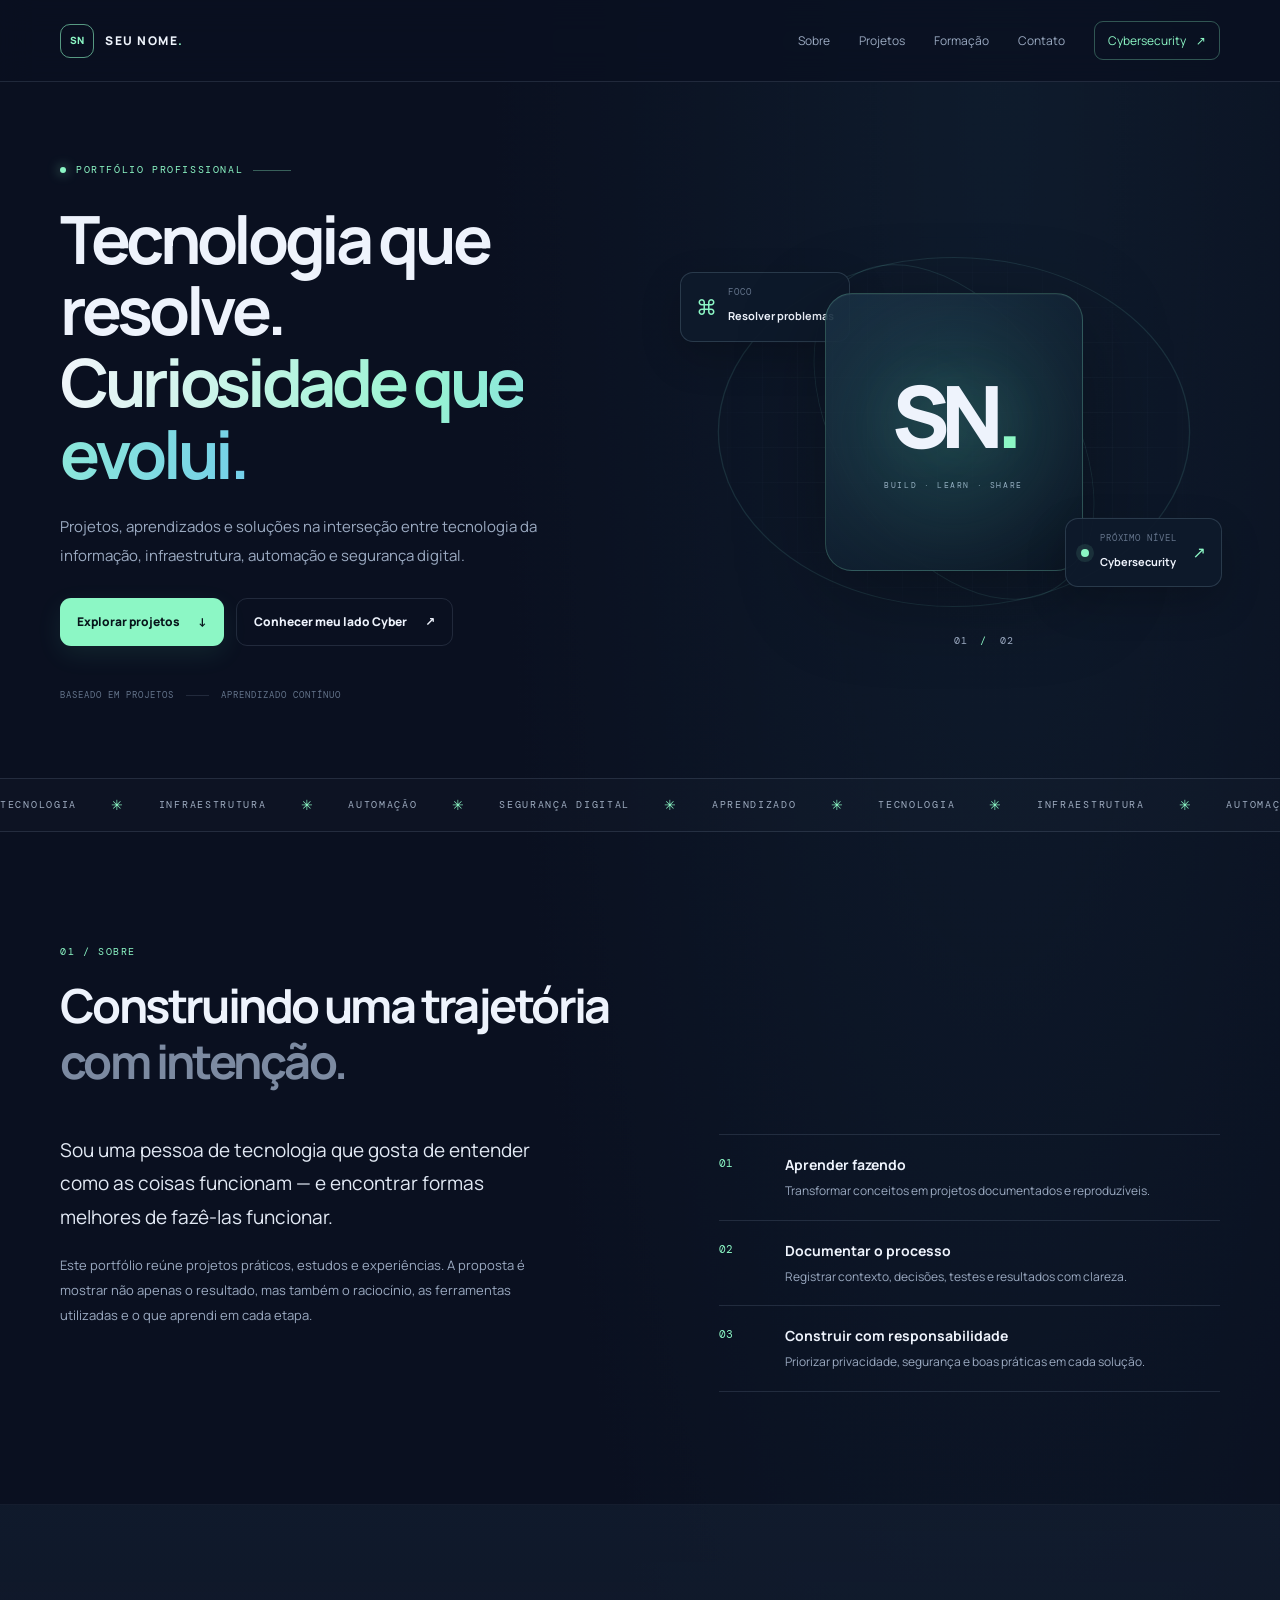
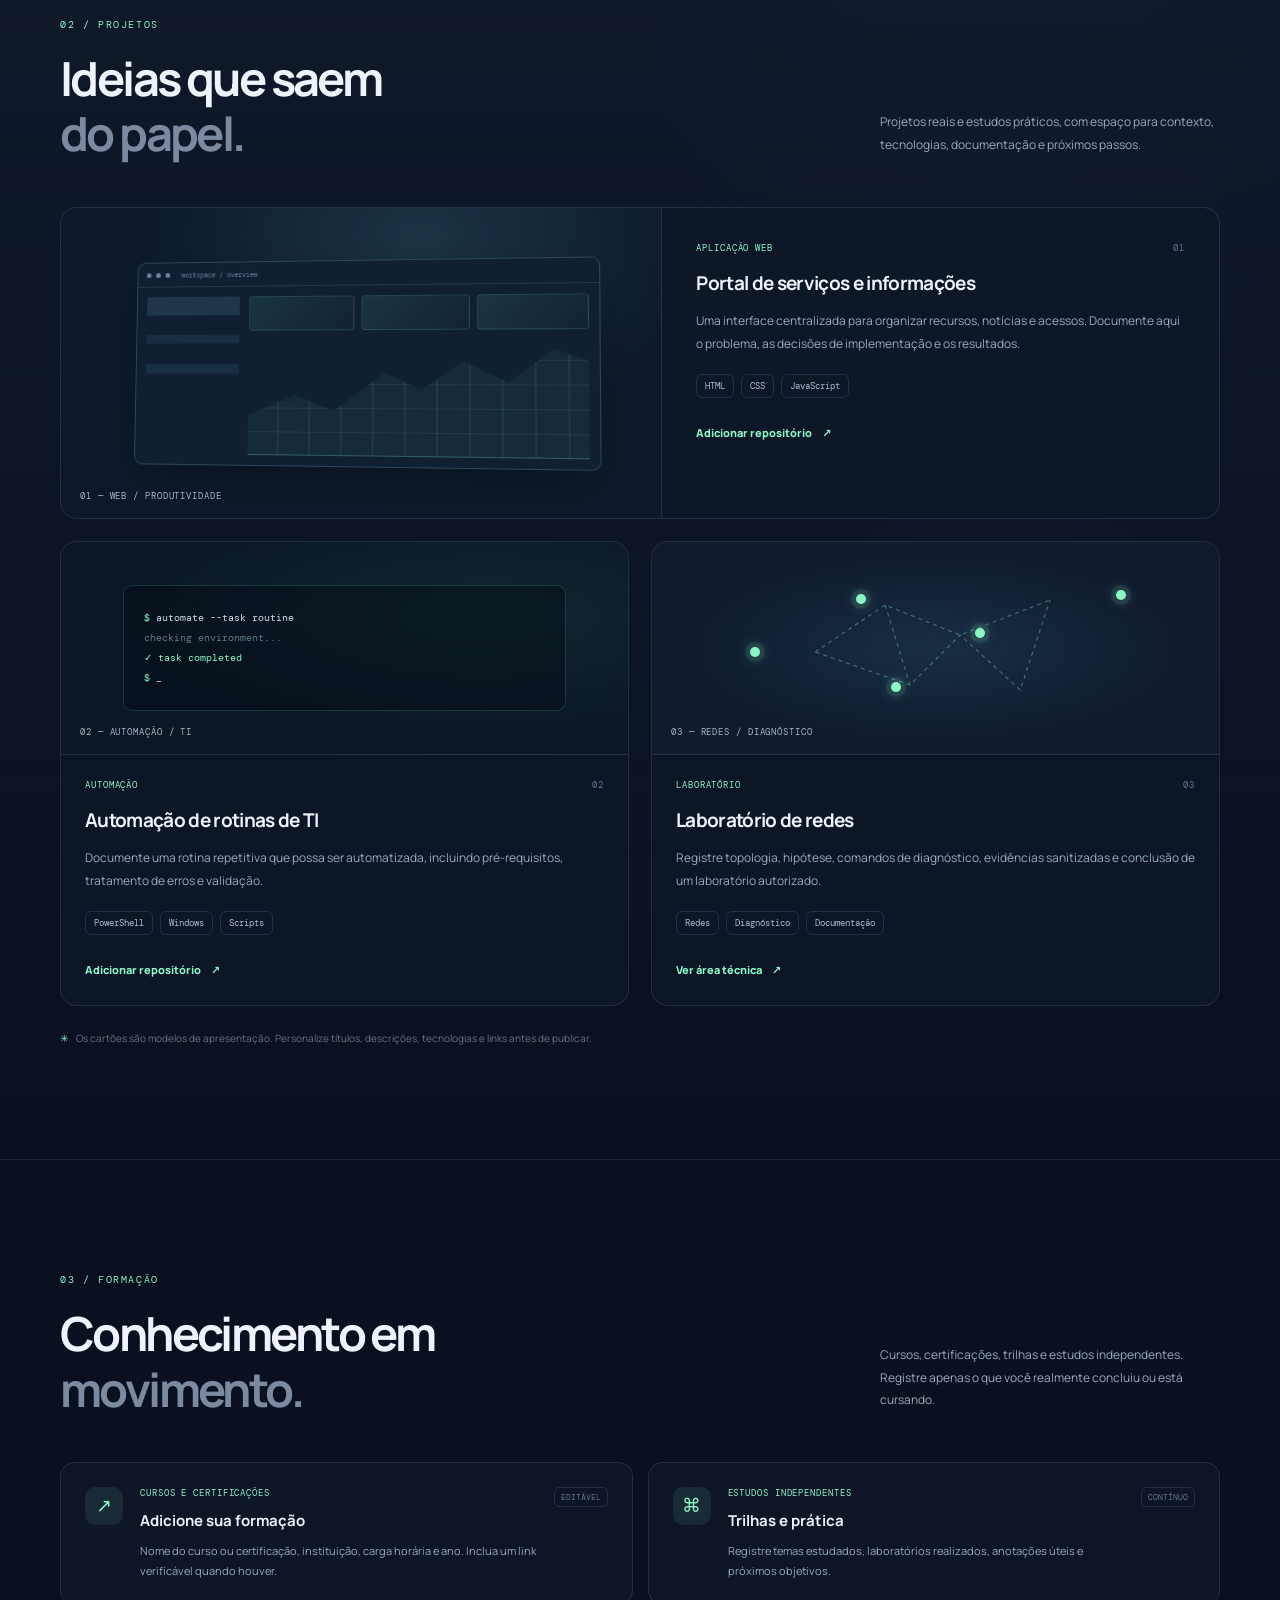
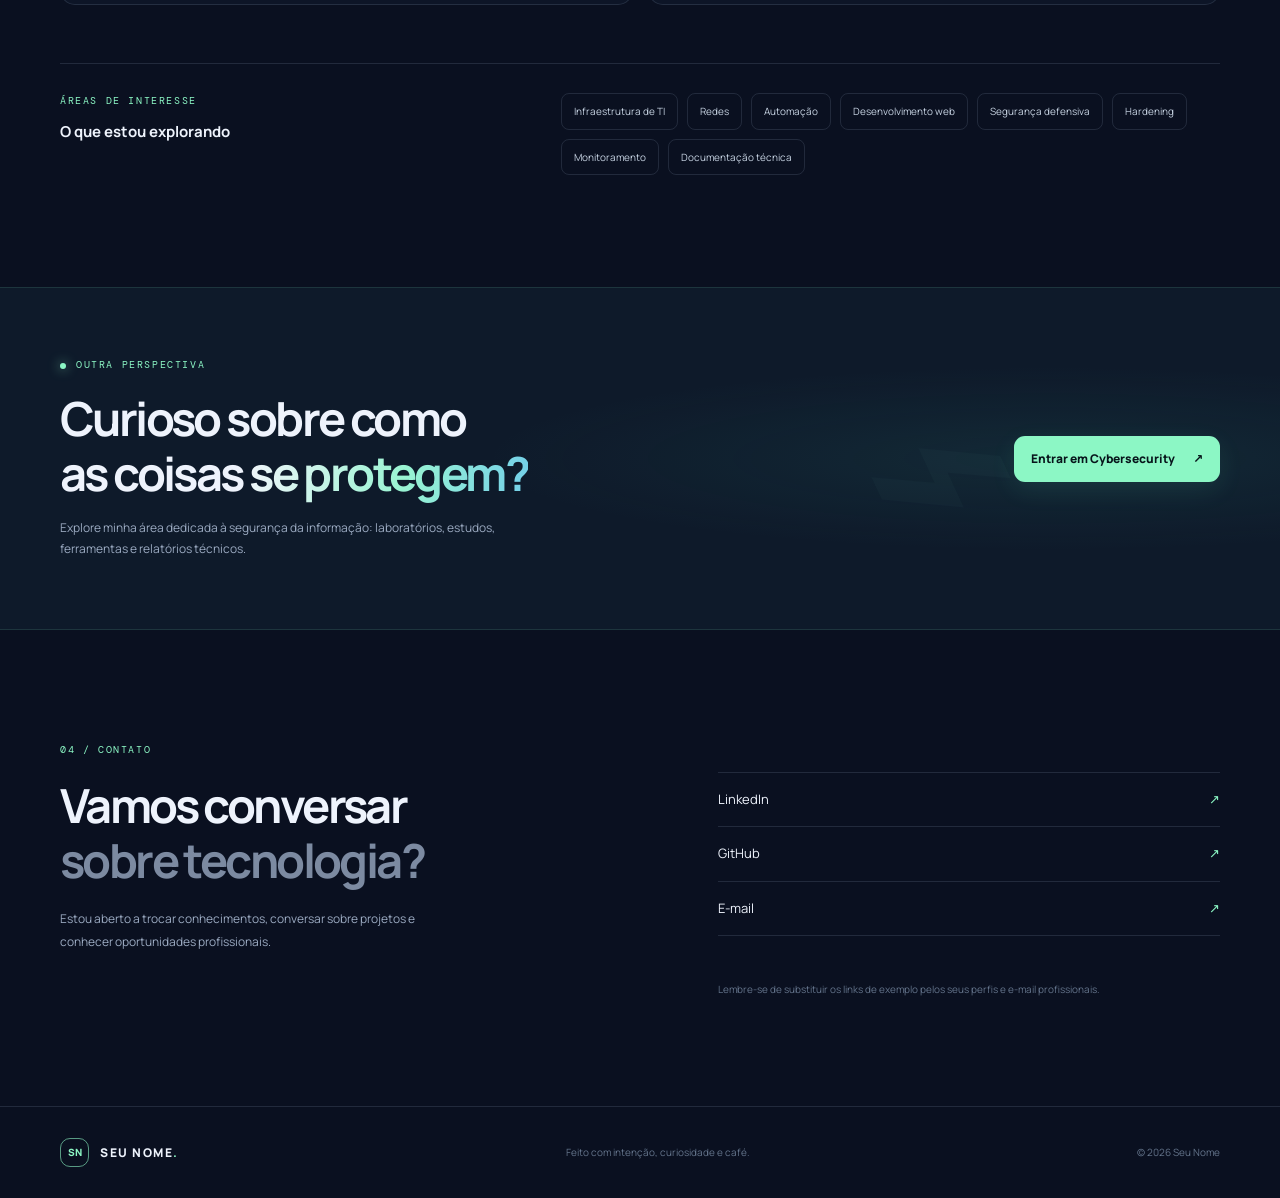
==== index.html @ e8d502a1 "primeira versão do portifolio" ====
<!doctype html>
<html lang="pt-BR">
<head>
  <meta charset="utf-8">
  <meta name="viewport" content="width=device-width, initial-scale=1">
  <meta name="theme-color" content="#0a1020">
  <meta name="description" content="Portfólio profissional: projetos, competências, formação e tecnologia.">
  <title>Seu Nome | Portfólio</title>
  <link rel="stylesheet" href="./assets/css/style.css">
  <script src="./assets/js/app.js" defer></script>
</head>
<body>
  <a class="skip-link" href="#conteudo">Pular para o conteúdo</a>
  <header class="site-header">
    <a class="brand" href="./" aria-label="Página inicial">
      <span class="brand-mark">SN</span><span>SEU NOME<span class="brand-dot">.</span></span>
    </a>
    <button class="menu-toggle" type="button" aria-expanded="false" aria-controls="main-nav" aria-label="Abrir menu"><span></span><span></span></button>
    <nav class="main-nav" id="main-nav" aria-label="Navegação principal">
      <a href="#sobre">Sobre</a><a href="#projetos">Projetos</a><a href="#formacao">Formação</a><a href="#contato">Contato</a>
      <a class="nav-cyber" href="./cybersecurity/">Cybersecurity <span aria-hidden="true">↗</span></a>
    </nav>
  </header>

  <main id="conteudo">
    <section class="hero section-wrap">
      <div class="hero-copy reveal">
        <p class="eyebrow"><span class="status-dot"></span> PORTFÓLIO PROFISSIONAL <span class="eyebrow-line"></span></p>
        <h1>Tecnologia que resolve.<br><span class="gradient-text">Curiosidade que evolui.</span></h1>
        <p class="hero-lead">Projetos, aprendizados e soluções na interseção entre tecnologia da informação, infraestrutura, automação e segurança digital.</p>
        <div class="hero-actions">
          <a class="button button-primary" href="#projetos">Explorar projetos <span aria-hidden="true">↓</span></a>
          <a class="button button-quiet" href="./cybersecurity/">Conhecer meu lado Cyber <span aria-hidden="true">↗</span></a>
        </div>
        <div class="hero-meta"><span>BASEADO EM PROJETOS</span><span class="meta-separator"></span><span>APRENDIZADO CONTÍNUO</span></div>
      </div>
      <div class="hero-visual reveal" aria-label="Painel visual de tecnologia">
        <div class="orbit orbit-one"></div><div class="orbit orbit-two"></div>
        <div class="visual-grid"></div>
        <div class="float-card float-card-top"><span class="mini-icon">⌘</span><div><small>FOCO</small><strong>Resolver problemas</strong></div></div>
        <div class="monogram-card"><div class="monogram-glow"></div><span class="monogram">SN<span>.</span></span><span class="monogram-caption">BUILD · LEARN · SHARE</span></div>
        <div class="float-card float-card-bottom"><span class="pulse-icon"></span><div><small>PRÓXIMO NÍVEL</small><strong>Cybersecurity</strong></div><span class="card-arrow">↗</span></div>
        <div class="visual-index">01 <span>/</span> 02</div>
      </div>
    </section>

    <section class="ticker" aria-label="Áreas de interesse"><div class="ticker-track"><span>TECNOLOGIA</span><i>✳</i><span>INFRAESTRUTURA</span><i>✳</i><span>AUTOMAÇÃO</span><i>✳</i><span>SEGURANÇA DIGITAL</span><i>✳</i><span>APRENDIZADO</span><i>✳</i><span>TECNOLOGIA</span><i>✳</i><span>INFRAESTRUTURA</span><i>✳</i><span>AUTOMAÇÃO</span><i>✳</i><span>SEGURANÇA DIGITAL</span><i>✳</i></div></section>

    <section class="content-section section-wrap" id="sobre">
      <div class="section-heading reveal"><p class="eyebrow">01 / SOBRE</p><h2>Construindo uma trajetória<br><span class="muted-heading">com intenção.</span></h2></div>
      <div class="about-grid">
        <div class="about-intro reveal"><p class="large-copy">Sou uma pessoa de tecnologia que gosta de entender como as coisas funcionam — e encontrar formas melhores de fazê-las funcionar.</p><p>Este portfólio reúne projetos práticos, estudos e experiências. A proposta é mostrar não apenas o resultado, mas também o raciocínio, as ferramentas utilizadas e o que aprendi em cada etapa.</p></div>
        <div class="principles reveal"><article><span class="principle-number">01</span><div><h3>Aprender fazendo</h3><p>Transformar conceitos em projetos documentados e reproduzíveis.</p></div></article><article><span class="principle-number">02</span><div><h3>Documentar o processo</h3><p>Registrar contexto, decisões, testes e resultados com clareza.</p></div></article><article><span class="principle-number">03</span><div><h3>Construir com responsabilidade</h3><p>Priorizar privacidade, segurança e boas práticas em cada solução.</p></div></article></div>
      </div>
    </section>

    <section class="content-section projects-section" id="projetos">
      <div class="section-wrap">
        <div class="section-heading heading-row reveal"><div><p class="eyebrow">02 / PROJETOS</p><h2>Ideias que saem<br><span class="muted-heading">do papel.</span></h2></div><p class="section-note">Projetos reais e estudos práticos, com espaço para contexto, tecnologias, documentação e próximos passos.</p></div>
        <div class="project-grid">
          <!-- PERSONALIZE: substitua os projetos demonstrativos pelos seus projetos reais. -->
          <article class="project-card project-card-featured reveal"><div class="project-art art-portal"><div class="art-window"><div class="window-bar"><i></i><i></i><i></i><span>workspace / overview</span></div><div class="art-content"><div class="art-sidebar"></div><div class="art-panels"><b></b><b></b><b></b><div class="art-chart"></div></div></div></div><span class="art-label">01 — WEB / PRODUTIVIDADE</span></div><div class="project-info"><div class="project-topline"><span class="project-type">APLICAÇÃO WEB</span><span class="project-num">01</span></div><h3>Portal de serviços e informações</h3><p>Uma interface centralizada para organizar recursos, notícias e acessos. Documente aqui o problema, as decisões de implementação e os resultados.</p><div class="tag-list"><span>HTML</span><span>CSS</span><span>JavaScript</span></div><a class="text-link" href="https://github.com/seu-usuario" target="_blank" rel="noreferrer">Adicionar repositório <span>↗</span></a></div></article>
          <article class="project-card reveal"><div class="project-art art-terminal"><div class="terminal-lines"><p><span>$</span> automate --task routine</p><p class="terminal-muted">checking environment...</p><p class="terminal-success">✓ task completed</p><p><span>$</span> _</p></div><span class="art-label">02 — AUTOMAÇÃO / TI</span></div><div class="project-info"><div class="project-topline"><span class="project-type">AUTOMAÇÃO</span><span class="project-num">02</span></div><h3>Automação de rotinas de TI</h3><p>Documente uma rotina repetitiva que possa ser automatizada, incluindo pré-requisitos, tratamento de erros e validação.</p><div class="tag-list"><span>PowerShell</span><span>Windows</span><span>Scripts</span></div><a class="text-link" href="https://github.com/seu-usuario" target="_blank" rel="noreferrer">Adicionar repositório <span>↗</span></a></div></article>
          <article class="project-card reveal"><div class="project-art art-network"><div class="network-map"><span class="node node-a"></span><span class="node node-b"></span><span class="node node-c"></span><span class="node node-d"></span><span class="node node-e"></span><svg viewBox="0 0 300 135" aria-hidden="true"><path d="M30 72 L100 25 L175 55 L265 20 M100 25 L125 105 L175 55 L235 110 L265 20 M125 105 L30 72" /></svg></div><span class="art-label">03 — REDES / DIAGNÓSTICO</span></div><div class="project-info"><div class="project-topline"><span class="project-type">LABORATÓRIO</span><span class="project-num">03</span></div><h3>Laboratório de redes</h3><p>Registre topologia, hipótese, comandos de diagnóstico, evidências sanitizadas e conclusão de um laboratório autorizado.</p><div class="tag-list"><span>Redes</span><span>Diagnóstico</span><span>Documentação</span></div><a class="text-link" href="./cybersecurity/">Ver área técnica <span>↗</span></a></div></article>
        </div>
        <p class="section-footnote"><span class="footnote-star">✳</span> Os cartões são modelos de apresentação. Personalize títulos, descrições, tecnologias e links antes de publicar.</p>
      </div>
    </section>

    <section class="content-section section-wrap" id="formacao">
      <div class="section-heading heading-row reveal"><div><p class="eyebrow">03 / FORMAÇÃO</p><h2>Conhecimento em<br><span class="muted-heading">movimento.</span></h2></div><p class="section-note">Cursos, certificações, trilhas e estudos independentes. Registre apenas o que você realmente concluiu ou está cursando.</p></div>
      <div class="learning-layout">
        <div class="learning-card reveal"><div class="learning-icon">↗</div><div><p class="item-kicker">CURSOS E CERTIFICAÇÕES</p><h3>Adicione sua formação</h3><p>Nome do curso ou certificação, instituição, carga horária e ano. Inclua um link verificável quando houver.</p></div><span class="item-status">EDITÁVEL</span></div>
        <div class="learning-card reveal"><div class="learning-icon">⌘</div><div><p class="item-kicker">ESTUDOS INDEPENDENTES</p><h3>Trilhas e prática</h3><p>Registre temas estudados, laboratórios realizados, anotações úteis e próximos objetivos.</p></div><span class="item-status">CONTÍNUO</span></div>
      </div>
      <div class="skills-block reveal"><div><p class="eyebrow">ÁREAS DE INTERESSE</p><h3>O que estou explorando</h3></div><div class="skill-cloud"><span>Infraestrutura de TI</span><span>Redes</span><span>Automação</span><span>Desenvolvimento web</span><span>Segurança defensiva</span><span>Hardening</span><span>Monitoramento</span><span>Documentação técnica</span></div></div>
    </section>

    <section class="cyber-bridge"><div class="section-wrap bridge-inner reveal"><div><p class="eyebrow"><span class="status-dot"></span> OUTRA PERSPECTIVA</p><h2>Curioso sobre como<br>as coisas <span class="gradient-text">se protegem?</span></h2><p>Explore minha área dedicada à segurança da informação: laboratórios, estudos, ferramentas e relatórios técnicos.</p></div><a class="button button-primary" href="./cybersecurity/">Entrar em Cybersecurity <span aria-hidden="true">↗</span></a><div class="bridge-orbit" aria-hidden="true">⌁</div></div></section>

    <section class="content-section section-wrap contact-section" id="contato">
      <div class="contact-copy reveal"><p class="eyebrow">04 / CONTATO</p><h2>Vamos conversar<br><span class="muted-heading">sobre tecnologia?</span></h2><p>Estou aberto a trocar conhecimentos, conversar sobre projetos e conhecer oportunidades profissionais.</p></div>
      <div class="contact-links reveal"><a href="https://www.linkedin.com/in/seu-usuario/" target="_blank" rel="noreferrer"><span>LinkedIn</span><span>↗</span></a><a href="https://github.com/seu-usuario" target="_blank" rel="noreferrer"><span>GitHub</span><span>↗</span></a><a href="mailto:seu.email@exemplo.com"><span>E-mail</span><span>↗</span></a></div>
      <p class="contact-edit-note">Lembre-se de substituir os links de exemplo pelos seus perfis e e-mail profissionais.</p>
    </section>
  </main>

  <footer class="site-footer"><a class="brand footer-brand" href="./"><span class="brand-mark">SN</span><span>SEU NOME<span class="brand-dot">.</span></span></a><p>Feito com intenção, curiosidade e café.</p><span>© <span id="current-year"></span> Seu Nome</span></footer>
</body>
</html>
---- assets/css/style.css ----
@import url('https://fonts.googleapis.com/css2?family=DM+Mono:wght@400;500&family=Manrope:wght@400;500;600;700;800&display=swap');
:root{--bg:#0a1020;--surface:#101a2e;--surface-2:#121f35;--text:#eef3fc;--muted:#9baac1;--faint:#64748b;--line:rgba(173,194,224,.14);--accent:#8cf7c5;--accent-2:#65d9e8;--radius:22px;--max:1160px;font-family:Manrope,Inter,system-ui,-apple-system,BlinkMacSystemFont,"Segoe UI",sans-serif;color:var(--text);background:var(--bg);font-synthesis:none;text-rendering:optimizeLegibility;scroll-behavior:smooth}
*{box-sizing:border-box}body{margin:0;background:radial-gradient(ellipse at 78% 2%,rgba(35,79,101,.18),transparent 36%),var(--bg);color:var(--text);line-height:1.65}a{color:inherit;text-decoration:none}button,a{-webkit-tap-highlight-color:transparent}a:focus-visible,button:focus-visible{outline:2px solid var(--accent);outline-offset:4px}.skip-link{position:absolute;top:-60px;left:16px;z-index:100;background:var(--accent);color:#07121c;padding:8px 12px;border-radius:8px}.skip-link:focus{top:12px}.section-wrap{width:min(var(--max),calc(100% - 48px));margin-inline:auto}.site-header{height:82px;padding:0 max(24px,calc((100vw - var(--max))/2));display:flex;align-items:center;justify-content:space-between;border-bottom:1px solid var(--line);background:rgba(10,16,32,.78);backdrop-filter:blur(16px);position:sticky;top:0;z-index:20}.brand{display:inline-flex;align-items:center;gap:11px;font-size:12px;letter-spacing:.13em;font-weight:800}.brand-mark{display:grid;place-items:center;width:34px;height:34px;border:1px solid rgba(140,247,197,.6);border-radius:10px;color:var(--accent);font-size:10px;letter-spacing:0}.brand-dot{color:var(--accent)}.main-nav{display:flex;align-items:center;gap:29px;font-size:12px;color:var(--muted)}.main-nav>a{transition:color .2s}.main-nav>a:hover{color:var(--text)}.main-nav .nav-cyber{color:var(--accent);border:1px solid rgba(140,247,197,.3);padding:9px 13px;border-radius:9px}.nav-cyber span{margin-left:8px}.menu-toggle{display:none;background:none;border:0;color:var(--text)}
.hero{min-height:625px;padding-top:80px;padding-bottom:75px;display:grid;grid-template-columns:1.05fr .95fr;align-items:center;gap:38px}.eyebrow{font-family:"DM Mono",monospace;font-size:10px;letter-spacing:.16em;color:var(--accent);margin:0 0 24px;display:flex;align-items:center;gap:10px}.status-dot{width:6px;height:6px;background:var(--accent);border-radius:50%;box-shadow:0 0 12px rgba(140,247,197,.75)}.eyebrow-line{height:1px;width:38px;background:rgba(140,247,197,.35)}h1,h2,h3,p{margin-top:0}h1{font-size:clamp(43px,5.2vw,68px);line-height:1.08;letter-spacing:-.065em;margin-bottom:23px;font-weight:700} .gradient-text{background:linear-gradient(100deg,#f2f5fb 0%,#99f4d2 55%,#73cfe9 100%);background-clip:text;-webkit-background-clip:text;color:transparent}.hero-lead{max-width:490px;color:var(--muted);font-size:15px;line-height:1.9;margin-bottom:28px}.hero-actions{display:flex;gap:12px;flex-wrap:wrap}.button{display:inline-flex;align-items:center;justify-content:center;gap:18px;padding:13px 17px;border-radius:11px;font-size:12px;font-weight:800;transition:transform .2s,background .2s,border-color .2s}.button:hover{transform:translateY(-2px)}.button-primary{background:var(--accent);color:#07151b;box-shadow:0 8px 26px rgba(104,240,189,.09)}.button-primary:hover{background:#a7ffda}.button-quiet{border:1px solid var(--line);color:var(--text)}.button-quiet:hover{border-color:rgba(140,247,197,.45)}.hero-meta{display:flex;align-items:center;gap:12px;margin-top:42px;font-family:"DM Mono",monospace;font-size:9px;letter-spacing:.11em;color:var(--faint)}.meta-separator{height:1px;width:23px;background:var(--line)}.hero-visual{position:relative;min-height:430px;display:grid;place-items:center;isolation:isolate}.visual-grid{position:absolute;inset:20px 5px;background-image:linear-gradient(rgba(165,192,223,.07) 1px,transparent 1px),linear-gradient(90deg,rgba(165,192,223,.07) 1px,transparent 1px);background-size:35px 35px;mask-image:radial-gradient(ellipse at center,black 10%,transparent 73%);z-index:-2}.orbit{position:absolute;width:350px;height:350px;border:1px solid rgba(125,230,211,.12);border-radius:50%;z-index:-1}.orbit-one{transform:scaleX(1.35) rotate(-28deg)}.orbit-two{transform:scaleX(.8) rotate(42deg);width:410px;height:260px}.monogram-card{width:258px;height:278px;border:1px solid rgba(140,247,197,.23);border-radius:27px;background:linear-gradient(140deg,rgba(25,47,66,.92),rgba(11,20,35,.96));box-shadow:0 24px 90px rgba(0,0,0,.32),inset 0 1px 0 rgba(255,255,255,.04);display:flex;align-items:center;justify-content:center;flex-direction:column;position:relative;overflow:hidden}.monogram-glow{position:absolute;width:210px;height:210px;border-radius:50%;background:rgba(87,220,193,.15);filter:blur(52px)}.monogram{font-size:86px;line-height:1;font-weight:800;letter-spacing:-.1em;position:relative;text-shadow:0 0 55px rgba(140,247,197,.13)}.monogram span{color:var(--accent)}.monogram-caption{font-family:"DM Mono",monospace;letter-spacing:.2em;font-size:8px;color:var(--muted);margin-top:21px}.float-card{position:absolute;display:flex;gap:11px;align-items:center;padding:13px 15px;border:1px solid rgba(157,189,211,.2);background:rgba(14,26,43,.94);border-radius:13px;box-shadow:0 15px 40px rgba(0,0,0,.2)}.float-card small{display:block;font:9px "DM Mono",monospace;color:var(--faint);letter-spacing:.1em;margin-bottom:3px}.float-card strong{font-size:11px}.float-card-top{top:55px;left:-7px}.float-card-bottom{bottom:60px;right:-2px}.mini-icon{font-size:21px;color:var(--accent)}.pulse-icon{width:8px;height:8px;border-radius:50%;background:var(--accent);box-shadow:0 0 0 5px rgba(140,247,197,.1)}.card-arrow{color:var(--accent);margin-left:5px}.visual-index{position:absolute;bottom:0;left:50%;font:10px "DM Mono",monospace;color:var(--muted);letter-spacing:.12em}.visual-index span{color:var(--accent);padding:0 5px}.ticker{overflow:hidden;border-block:1px solid var(--line);background:rgba(255,255,255,.012);padding:17px 0}.ticker-track{width:max-content;display:flex;align-items:center;gap:34px;animation:ticker 34s linear infinite;font:10px "DM Mono",monospace;letter-spacing:.17em;color:#9eacc0}.ticker-track i{font-style:normal;color:var(--accent);font-size:14px}@keyframes ticker{to{transform:translateX(-38%)}}
.content-section{padding-top:112px;padding-bottom:112px}.section-heading{margin-bottom:45px}.section-heading .eyebrow{margin-bottom:18px}.section-heading h2,.contact-copy h2,.bridge-inner h2{font-size:clamp(32px,4vw,47px);letter-spacing:-.055em;line-height:1.18;margin-bottom:0}.muted-heading{color:#7c8aa1}.about-grid{display:grid;grid-template-columns:1fr .88fr;gap:90px}.about-intro .large-copy{font-size:19px;line-height:1.75;color:#e3eaf5;max-width:490px}.about-intro>p:last-child{max-width:500px;color:var(--muted);font-size:13px;line-height:1.95}.principles article{display:grid;grid-template-columns:48px 1fr;gap:18px;padding:18px 0;border-top:1px solid var(--line)}.principles article:last-child{border-bottom:1px solid var(--line)}.principle-number{font:11px "DM Mono",monospace;color:var(--accent);padding-top:3px}.principles h3{font-size:14px;margin:0 0 5px}.principles p{font-size:12px;color:var(--muted);margin:0;line-height:1.7}.projects-section{background:linear-gradient(180deg,rgba(20,32,51,.58),rgba(10,16,32,.1));border-block:1px solid rgba(173,194,224,.07)}.heading-row{display:flex;align-items:flex-end;justify-content:space-between;gap:28px}.section-note{max-width:340px;color:var(--muted);font-size:12px;line-height:1.9;margin-bottom:5px}.project-grid{display:grid;grid-template-columns:repeat(2,minmax(0,1fr));gap:22px}.project-card{background:rgba(14,24,41,.85);border:1px solid var(--line);border-radius:17px;overflow:hidden;transition:transform .25s,border-color .25s}.project-card:hover{transform:translateY(-4px);border-color:rgba(140,247,197,.3)}.project-card-featured{grid-column:span 2;display:grid;grid-template-columns:1.08fr 1fr}.project-art{height:213px;position:relative;overflow:hidden;display:grid;place-items:center;background:#101e32;border-bottom:1px solid var(--line)}.project-card-featured .project-art{height:100%;min-height:310px;border-bottom:0;border-right:1px solid var(--line)}.art-label{position:absolute;left:19px;bottom:16px;font:9px "DM Mono",monospace;letter-spacing:.1em;color:#a4b5ca}.art-portal{background:radial-gradient(ellipse at 60% 10%,rgba(82,164,174,.19),transparent 55%),#0d192b}.art-window{width:78%;height:67%;border:1px solid rgba(133,189,206,.25);border-radius:9px;background:#111f32;box-shadow:0 20px 50px rgba(0,0,0,.25);transform:perspective(900px) rotateY(-7deg) rotateX(3deg)}.window-bar{height:25px;border-bottom:1px solid var(--line);display:flex;align-items:center;gap:5px;padding:0 9px}.window-bar i{display:block;width:5px;height:5px;border-radius:50%;background:#6d8299}.window-bar span{font:7px "DM Mono",monospace;color:#6d8299;margin-left:7px}.art-content{display:flex;height:calc(100% - 25px);padding:10px;gap:10px}.art-sidebar{width:22%;background:linear-gradient(#254153 12%,transparent 12% 24%,#1b3449 24% 30%,transparent 30% 43%,#1b3449 43% 49%,transparent 49%);opacity:.7}.art-panels{flex:1;display:grid;grid-template-columns:repeat(3,1fr);grid-template-rows:22% 1fr;gap:7px}.art-panels b{border:1px solid rgba(110,199,186,.18);border-radius:4px;background:linear-gradient(135deg,rgba(88,203,178,.13),rgba(34,69,90,.08))}.art-chart{grid-column:1/-1;background:linear-gradient(transparent 94%,rgba(130,160,191,.12) 95%),linear-gradient(90deg,transparent 94%,rgba(130,160,191,.1) 95%);background-size:100% 24px,32px 100%;border-bottom:1px solid rgba(140,247,197,.35);clip-path:polygon(0 66%,14% 49%,26% 62%,41% 30%,52% 44%,64% 20%,77% 38%,90% 10%,100% 20%,100% 100%,0 100%);background-color:rgba(61,148,140,.1)}.art-terminal{background:radial-gradient(ellipse at 75% 35%,rgba(72,147,123,.12),transparent 60%),#0b1725}.terminal-lines{width:78%;padding:22px 20px;border:1px solid rgba(140,247,197,.16);border-radius:9px;background:rgba(3,13,22,.45);font:10px/2 "DM Mono",monospace;color:#d1dfeb}.terminal-lines p{margin:0}.terminal-lines p span,.terminal-success{color:var(--accent)}.terminal-muted{color:#627b8d}.art-network{background:radial-gradient(ellipse at center,rgba(61,132,164,.18),transparent 63%),#101b2e}.network-map{width:78%;position:relative;height:135px}.network-map svg{position:absolute;inset:0;width:100%;height:100%;overflow:visible}.network-map path{fill:none;stroke:rgba(126,223,198,.42);stroke-width:1.1;stroke-dasharray:4 4}.node{position:absolute;width:10px;height:10px;border-radius:50%;background:var(--accent);box-shadow:0 0 0 5px rgba(140,247,197,.09),0 0 14px rgba(140,247,197,.5);z-index:2}.node-a{left:8%;top:49%}.node-b{left:32%;top:10%}.node-c{left:40%;top:75%}.node-d{left:59%;top:35%}.node-e{right:7%;top:7%}.project-info{padding:24px}.project-card-featured .project-info{padding:34px}.project-topline{display:flex;justify-content:space-between;align-items:center;margin-bottom:14px}.project-type,.project-num{font:9px "DM Mono",monospace;letter-spacing:.1em;color:var(--accent)}.project-num{color:var(--faint)}.project-info h3{font-size:19px;letter-spacing:-.035em;margin-bottom:11px}.project-info p{color:var(--muted);font-size:12px;line-height:1.9;margin-bottom:18px}.tag-list{display:flex;gap:7px;flex-wrap:wrap;margin-bottom:20px}.tag-list span{border:1px solid var(--line);border-radius:6px;padding:5px 8px;font:9px "DM Mono",monospace;color:#afbdd0}.text-link{display:inline-flex;align-items:center;gap:10px;color:var(--accent);font-size:11px;font-weight:800}.text-link span{transition:transform .2s}.text-link:hover span{transform:translate(3px,-3px)}.section-footnote{font-size:10px;color:var(--faint);margin:24px 0 0;display:flex;align-items:center;gap:8px}.footnote-star{color:var(--accent)}
.learning-layout{display:grid;grid-template-columns:1fr 1fr;gap:15px}.learning-card{display:flex;gap:17px;align-items:flex-start;border:1px solid var(--line);border-radius:15px;padding:24px;background:rgba(17,28,46,.57)}.learning-icon{flex:0 0 38px;width:38px;height:38px;display:grid;place-items:center;border-radius:10px;background:rgba(140,247,197,.09);color:var(--accent);font-size:19px}.learning-card>div:nth-child(2){flex:1}.item-kicker{font:9px "DM Mono",monospace;color:var(--accent);letter-spacing:.1em;margin:0 0 10px}.learning-card h3{font-size:15px;margin:0 0 7px}.learning-card p:not(.item-kicker){font-size:11px;line-height:1.8;color:var(--muted);margin:0}.item-status{border:1px solid var(--line);border-radius:5px;color:var(--faint);font:8px "DM Mono",monospace;padding:4px 6px;white-space:nowrap}.skills-block{margin-top:58px;padding-top:29px;border-top:1px solid var(--line);display:grid;grid-template-columns:.7fr 1fr;gap:40px}.skills-block .eyebrow{margin-bottom:10px}.skills-block h3{font-size:15px;margin-bottom:0}.skill-cloud{display:flex;flex-wrap:wrap;gap:9px;align-content:start}.skill-cloud span{padding:9px 12px;border:1px solid var(--line);border-radius:8px;color:#c5d1e0;font-size:10px}.cyber-bridge{border-block:1px solid rgba(140,247,197,.12);background:radial-gradient(ellipse at 82% 50%,rgba(48,143,133,.13),transparent 38%),#0e1a2a;overflow:hidden}.bridge-inner{position:relative;padding-top:69px;padding-bottom:69px;display:flex;justify-content:space-between;align-items:center;gap:30px}.bridge-inner .eyebrow{margin-bottom:17px}.bridge-inner h2{margin-bottom:15px}.bridge-inner>div:first-child>p:last-child{max-width:500px;color:var(--muted);font-size:12px;margin:0;line-height:1.8}.bridge-inner>.button{flex-shrink:0;z-index:1}.bridge-orbit{position:absolute;right:18%;font-size:260px;line-height:1;color:rgba(140,247,197,.025);transform:rotate(-25deg);pointer-events:none}.contact-section{display:grid;grid-template-columns:1fr .9fr;gap:50px 100px;padding-bottom:90px}.contact-copy .eyebrow{margin-bottom:19px}.contact-copy>p:last-child{font-size:12px;color:var(--muted);max-width:400px;margin-top:20px;line-height:1.9}.contact-links{align-self:center}.contact-links a{display:flex;justify-content:space-between;align-items:center;border-bottom:1px solid var(--line);padding:16px 0;font-size:13px}.contact-links a:first-child{border-top:1px solid var(--line)}.contact-links a span:last-child{color:var(--accent);transition:transform .2s}.contact-links a:hover span:last-child{transform:translate(3px,-3px)}.contact-edit-note{grid-column:2;font-size:10px;color:var(--faint);margin:-35px 0 0}.site-footer{min-height:92px;padding:23px max(24px,calc((100vw - var(--max))/2));border-top:1px solid var(--line);display:flex;align-items:center;justify-content:space-between;gap:22px;color:var(--faint);font-size:10px}.site-footer p{margin:0}.footer-brand{color:var(--text)}.footer-brand .brand-mark{width:29px;height:29px}.reveal{opacity:0;transform:translateY(12px);transition:opacity .65s ease,transform .65s ease}.reveal.is-visible{opacity:1;transform:translateY(0)}
@media(prefers-reduced-motion:reduce){*,*::before,*::after{scroll-behavior:auto!important;animation-duration:.01ms!important;animation-iteration-count:1!important;transition-duration:.01ms!important}.reveal{opacity:1;transform:none}}@media(max-width:850px){.site-header{height:72px}.main-nav{gap:17px}.hero{grid-template-columns:1fr .8fr;gap:12px;padding-top:65px}.hero-visual{transform:scale(.86);margin-inline:-25px}.hero-meta{font-size:8px}.about-grid{gap:40px}.project-card-featured .project-info{padding:25px}.heading-row{align-items:flex-start}.section-note{max-width:280px}.contact-section{gap:35px}.skills-block{gap:25px}}@media(max-width:680px){.section-wrap{width:calc(100% - 36px)}.site-header{padding-inline:18px}.menu-toggle{display:grid;gap:5px;padding:8px}.menu-toggle span{display:block;width:22px;height:1px;background:var(--text)}.main-nav{position:absolute;left:12px;right:12px;top:calc(100% + 8px);display:none;align-items:stretch;gap:0;flex-direction:column;padding:10px;border:1px solid var(--line);border-radius:14px;background:#0d1829;box-shadow:0 20px 50px #0006}.main-nav.open{display:flex}.main-nav>a{padding:12px}.main-nav .nav-cyber{margin-top:5px}.hero{grid-template-columns:1fr;padding-top:58px;padding-bottom:45px;gap:0}.hero h1{font-size:clamp(41px,10vw,57px)}.hero-lead{font-size:13px}.hero-meta{margin-top:30px;flex-wrap:wrap}.hero-visual{min-height:355px;transform:none;margin:8px 0 0}.monogram-card{width:215px;height:230px}.monogram{font-size:72px}.orbit{width:290px;height:290px}.orbit-two{width:340px;height:220px}.float-card-top{left:0;top:42px}.float-card-bottom{right:0;bottom:35px}.content-section{padding-top:76px;padding-bottom:76px}.section-heading{margin-bottom:30px}.section-heading h2,.contact-copy h2,.bridge-inner h2{font-size:35px}.about-grid{grid-template-columns:1fr;gap:30px}.about-intro .large-copy{font-size:17px}.heading-row{display:block}.section-note{margin-top:21px;max-width:460px}.project-grid{grid-template-columns:1fr;gap:15px}.project-card-featured{grid-column:auto;display:block}.project-card-featured .project-art{min-height:230px;height:230px;border-right:0;border-bottom:1px solid var(--line)}.project-card-featured .project-info{padding:23px}.project-info{padding:23px}.learning-layout{grid-template-columns:1fr}.learning-card{padding:18px}.skills-block{grid-template-columns:1fr;gap:19px;margin-top:42px}.bridge-inner{padding-top:55px;padding-bottom:55px;align-items:flex-start;flex-direction:column}.bridge-inner>.button{margin-top:3px}.bridge-orbit{right:-5%;top:8%;font-size:200px}.contact-section{grid-template-columns:1fr;gap:25px}.contact-links{margin-top:0}.contact-edit-note{grid-column:1;margin:-12px 0 0}.site-footer{padding:25px 18px;flex-wrap:wrap;justify-content:space-between}.site-footer p{order:3;width:100%}}@media(max-width:390px){.hero-actions{align-items:stretch;flex-direction:column}.hero-actions .button{justify-content:space-between}.float-card{padding:10px 11px}.float-card strong{font-size:10px}.float-card-top{left:-3px}.float-card-bottom{right:-3px}.item-status{display:none}}
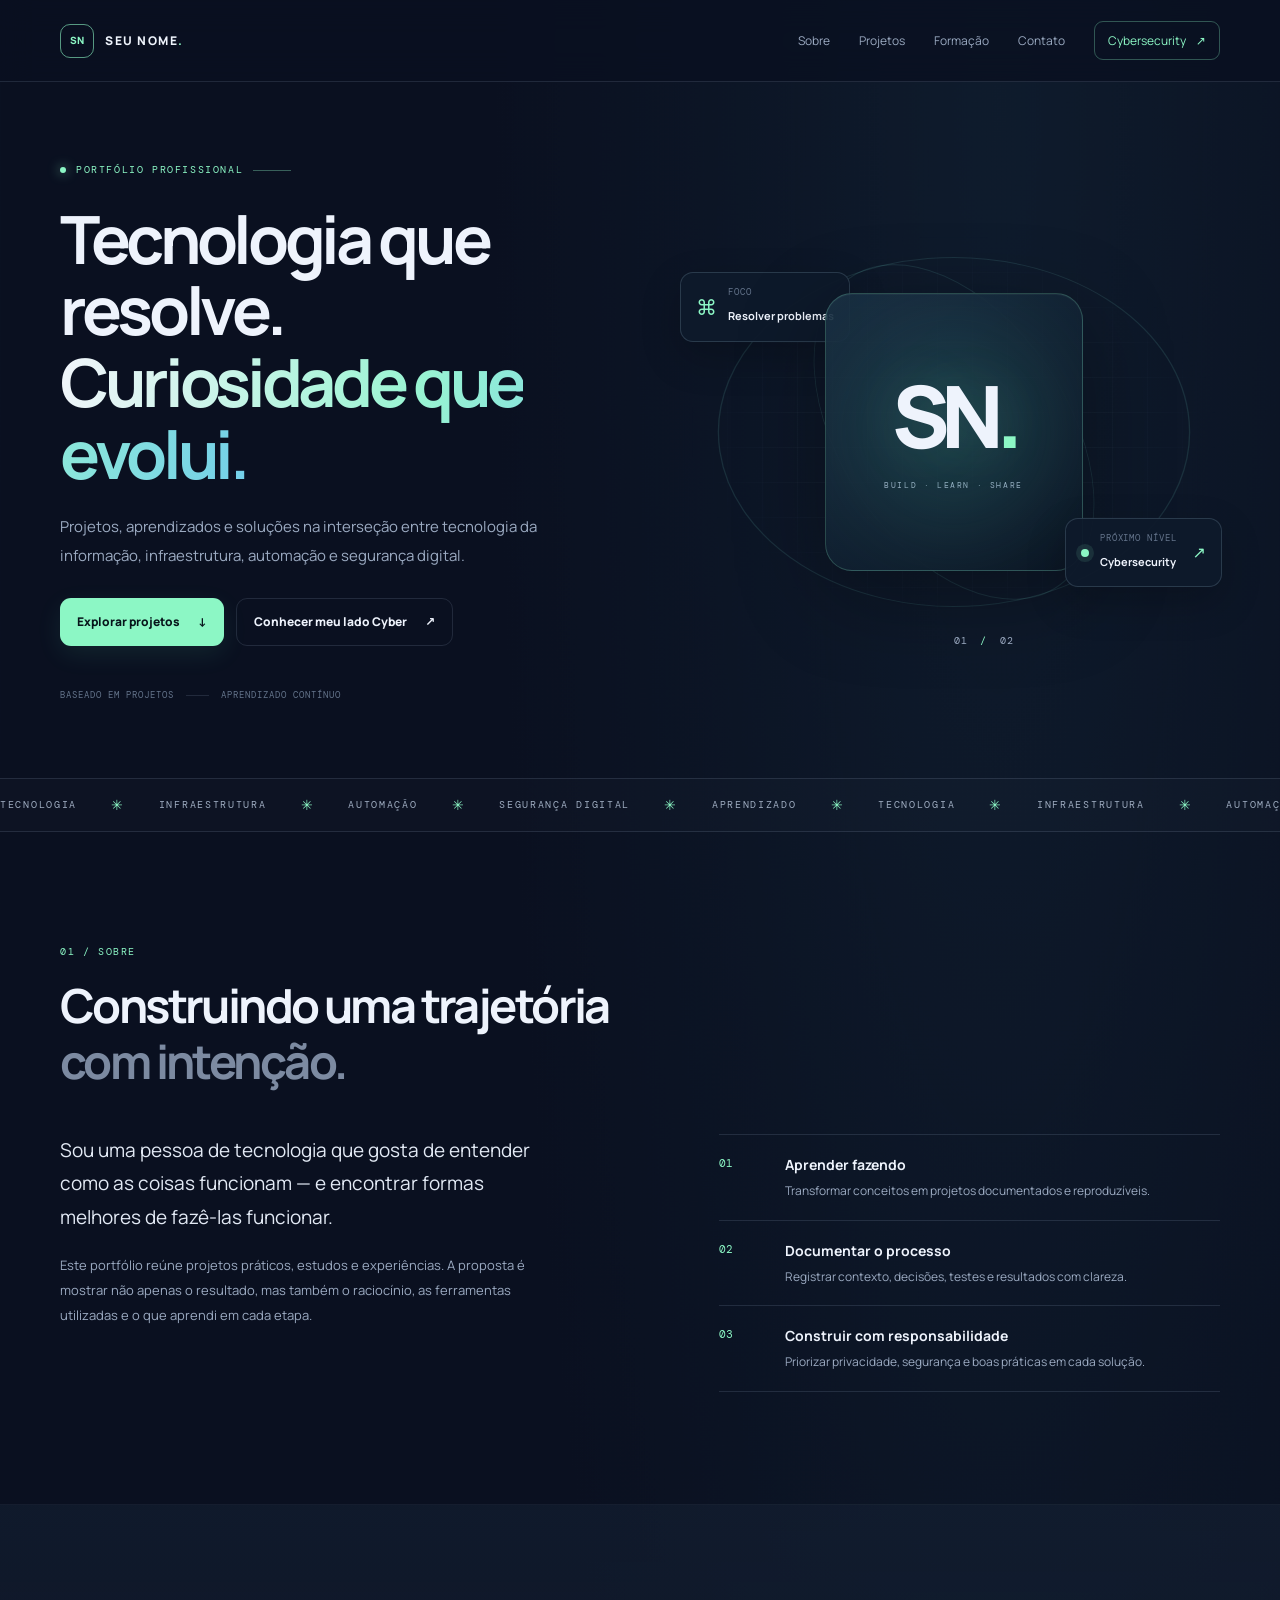
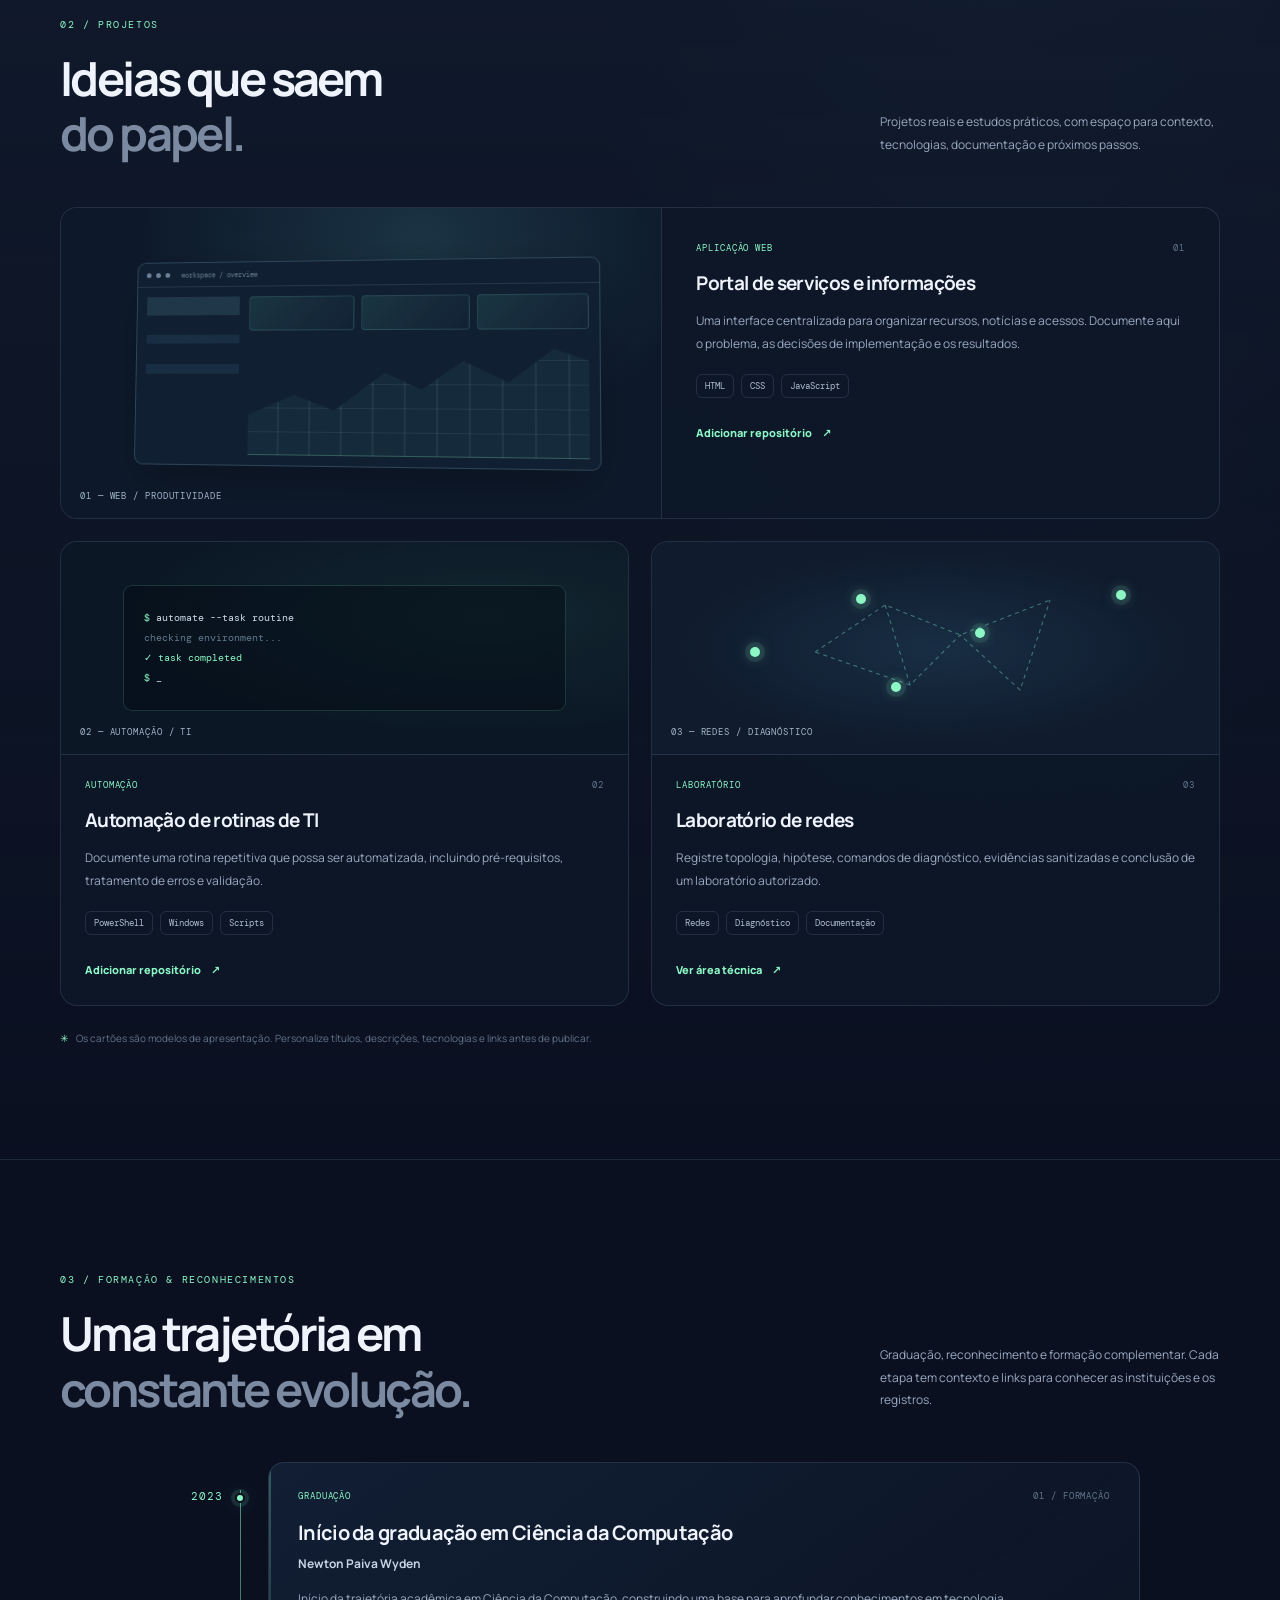
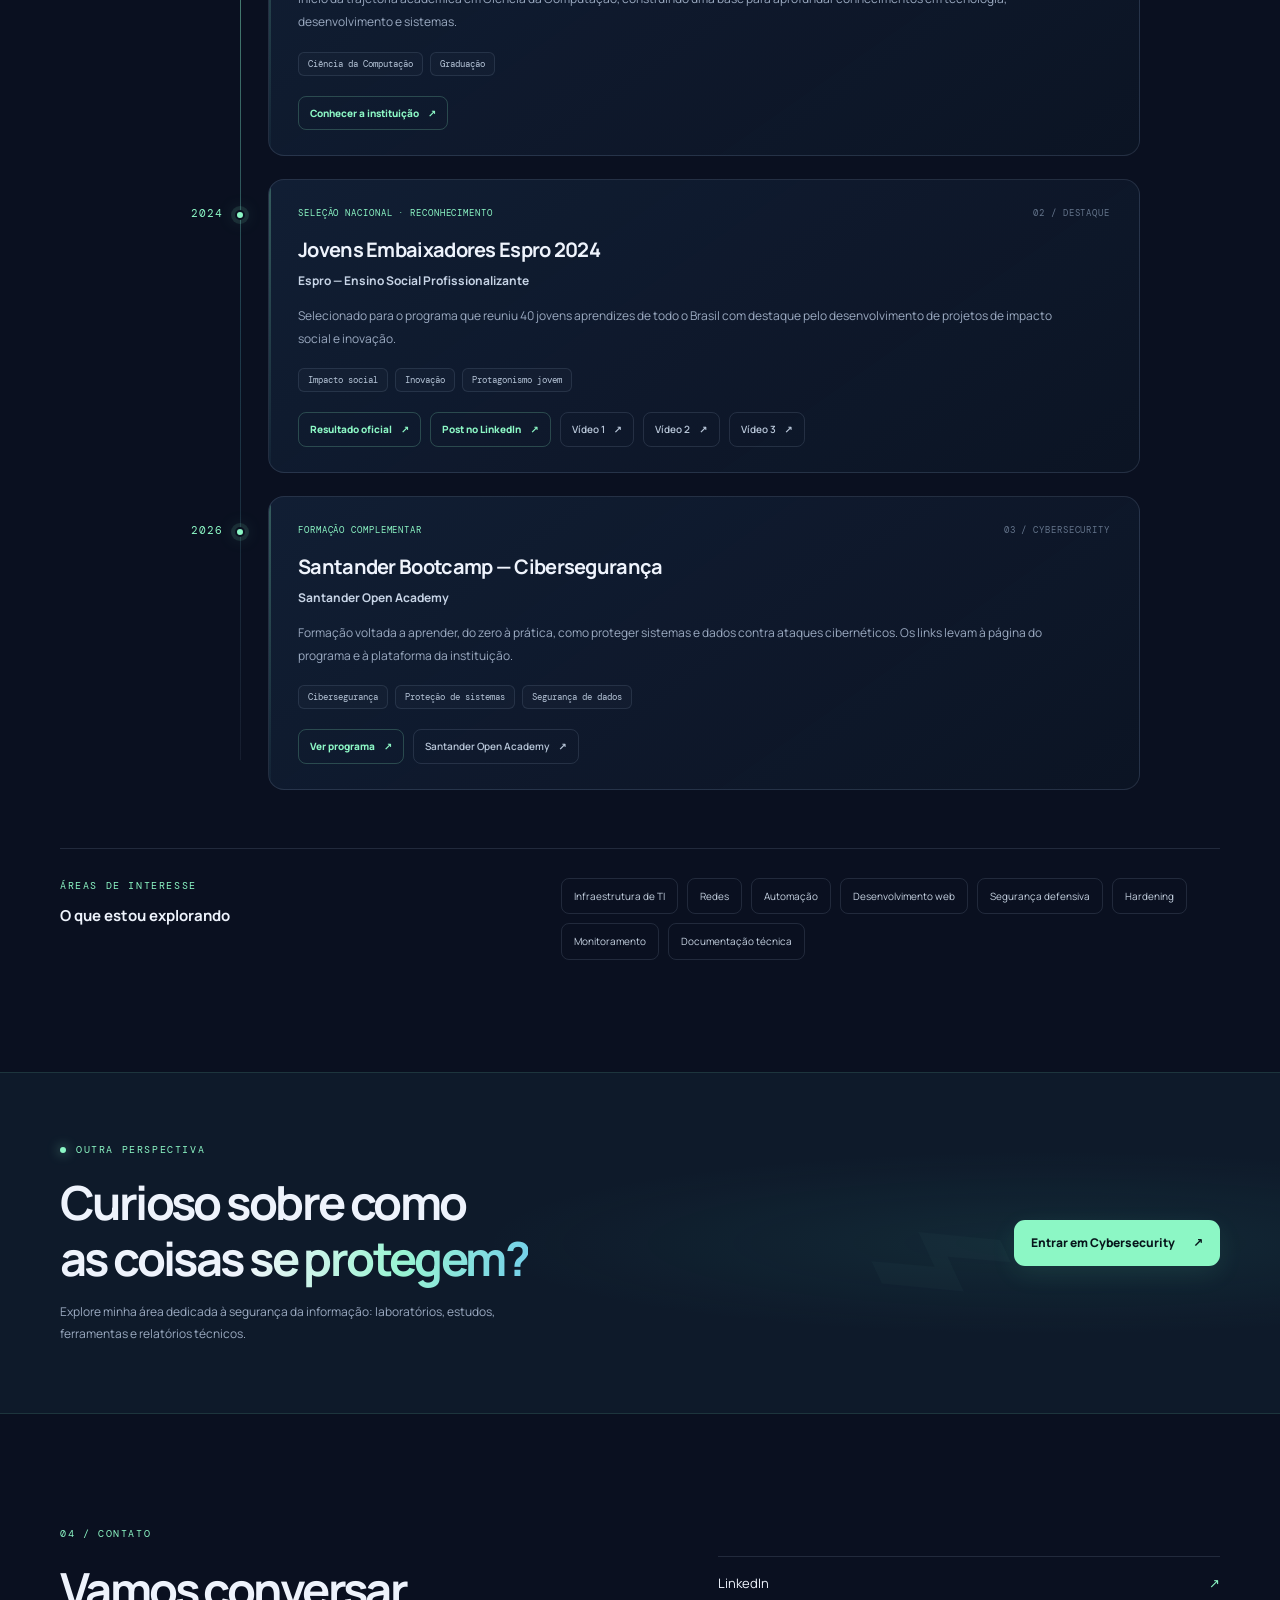
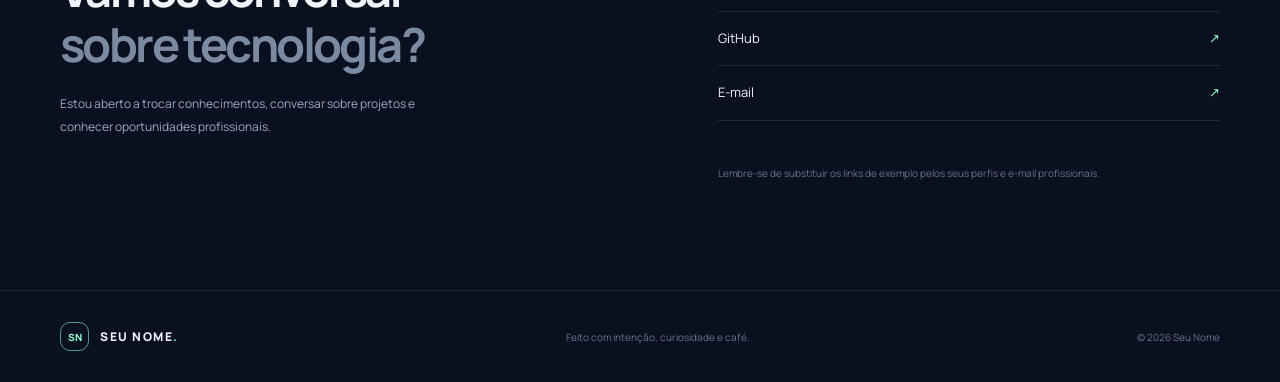
==== commit c023240b: "Linha do tempo" ====
--- a/index.html
+++ b/index.html
@@ -68,12 +68,67 @@
     </section>
 
     <section class="content-section section-wrap" id="formacao">
-      <div class="section-heading heading-row reveal"><div><p class="eyebrow">03 / FORMAÇÃO</p><h2>Conhecimento em<br><span class="muted-heading">movimento.</span></h2></div><p class="section-note">Cursos, certificações, trilhas e estudos independentes. Registre apenas o que você realmente concluiu ou está cursando.</p></div>
-      <div class="learning-layout">
-        <div class="learning-card reveal"><div class="learning-icon">↗</div><div><p class="item-kicker">CURSOS E CERTIFICAÇÕES</p><h3>Adicione sua formação</h3><p>Nome do curso ou certificação, instituição, carga horária e ano. Inclua um link verificável quando houver.</p></div><span class="item-status">EDITÁVEL</span></div>
-        <div class="learning-card reveal"><div class="learning-icon">⌘</div><div><p class="item-kicker">ESTUDOS INDEPENDENTES</p><h3>Trilhas e prática</h3><p>Registre temas estudados, laboratórios realizados, anotações úteis e próximos objetivos.</p></div><span class="item-status">CONTÍNUO</span></div>
+      <div class="section-heading heading-row reveal">
+        <div>
+          <p class="eyebrow">03 / FORMAÇÃO &amp; RECONHECIMENTOS</p>
+          <h2>Uma trajetória em<br><span class="muted-heading">constante evolução.</span></h2>
+        </div>
+        <p class="section-note">Graduação, reconhecimento e formação complementar. Cada etapa tem contexto e links para conhecer as instituições e os registros.</p>
       </div>
-      <div class="skills-block reveal"><div><p class="eyebrow">ÁREAS DE INTERESSE</p><h3>O que estou explorando</h3></div><div class="skill-cloud"><span>Infraestrutura de TI</span><span>Redes</span><span>Automação</span><span>Desenvolvimento web</span><span>Segurança defensiva</span><span>Hardening</span><span>Monitoramento</span><span>Documentação técnica</span></div></div>
+
+      <ol class="timeline" aria-label="Linha do tempo de formação e reconhecimentos">
+        <li class="timeline-item reveal">
+          <div class="timeline-year"><span>2023</span><i aria-hidden="true"></i></div>
+          <article class="timeline-card">
+            <div class="timeline-card-top"><span class="timeline-category">GRADUAÇÃO</span><span class="timeline-index">01 / FORMAÇÃO</span></div>
+            <h3>Início da graduação em Ciência da Computação</h3>
+            <p class="timeline-organization">Newton Paiva Wyden</p>
+            <p class="timeline-description">Início da trajetória acadêmica em Ciência da Computação, construindo uma base para aprofundar conhecimentos em tecnologia, desenvolvimento e sistemas.</p>
+            <div class="timeline-tags"><span>Ciência da Computação</span><span>Graduação</span></div>
+            <div class="timeline-links">
+              <a class="timeline-link" href="https://newtonpaiva.br" target="_blank" rel="noopener noreferrer">Conhecer a instituição <span aria-hidden="true">↗</span></a>
+            </div>
+          </article>
+        </li>
+
+        <li class="timeline-item reveal">
+          <div class="timeline-year"><span>2024</span><i aria-hidden="true"></i></div>
+          <article class="timeline-card timeline-card-featured">
+            <div class="timeline-card-top"><span class="timeline-category">SELEÇÃO NACIONAL · RECONHECIMENTO</span><span class="timeline-index">02 / DESTAQUE</span></div>
+            <h3>Jovens Embaixadores Espro 2024</h3>
+            <p class="timeline-organization">Espro — Ensino Social Profissionalizante</p>
+            <p class="timeline-description">Selecionado para o programa que reuniu 40 jovens aprendizes de todo o Brasil com destaque pelo desenvolvimento de projetos de impacto social e inovação.</p>
+            <div class="timeline-tags"><span>Impacto social</span><span>Inovação</span><span>Protagonismo jovem</span></div>
+            <div class="timeline-links">
+              <a class="timeline-link" href="https://www.espro.org.br/resultado-jovens-embaixadores-espro-2024/" target="_blank" rel="noopener noreferrer">Resultado oficial <span aria-hidden="true">↗</span></a>
+              <a class="timeline-link" href="https://pt.linkedin.com/posts/arthur-sudario-293894291_espro-embaixadoresespro2024-ryla-activity-7266434508684447745-rGxN" target="_blank" rel="noopener noreferrer">Post no LinkedIn <span aria-hidden="true">↗</span></a>
+              <a class="timeline-link timeline-link-secondary" href="https://www.youtube.com/watch?v=sWEH2JY7vpI" target="_blank" rel="noopener noreferrer">Vídeo 1 <span aria-hidden="true">↗</span></a>
+              <a class="timeline-link timeline-link-secondary" href="https://www.youtube.com/watch?v=5PtwrPiJ3is" target="_blank" rel="noopener noreferrer">Vídeo 2 <span aria-hidden="true">↗</span></a>
+              <a class="timeline-link timeline-link-secondary" href="https://www.youtube.com/watch?v=eACT25wr42s" target="_blank" rel="noopener noreferrer">Vídeo 3 <span aria-hidden="true">↗</span></a>
+            </div>
+          </article>
+        </li>
+
+        <li class="timeline-item reveal">
+          <div class="timeline-year"><span>2026</span><i aria-hidden="true"></i></div>
+          <article class="timeline-card">
+            <div class="timeline-card-top"><span class="timeline-category">FORMAÇÃO COMPLEMENTAR</span><span class="timeline-index">03 / CYBERSECURITY</span></div>
+            <h3>Santander Bootcamp — Cibersegurança</h3>
+            <p class="timeline-organization">Santander Open Academy</p>
+            <p class="timeline-description">Formação voltada a aprender, do zero à prática, como proteger sistemas e dados contra ataques cibernéticos. Os links levam à página do programa e à plataforma da instituição.</p>
+            <div class="timeline-tags"><span>Cibersegurança</span><span>Proteção de sistemas</span><span>Segurança de dados</span></div>
+            <div class="timeline-links">
+              <a class="timeline-link" href="https://app.santanderopenacademy.com/pt-BR/program/ciberseguranca-do-zero-a-pratica" target="_blank" rel="noopener noreferrer">Ver programa <span aria-hidden="true">↗</span></a>
+              <a class="timeline-link timeline-link-secondary" href="https://www.santanderopenacademy.com/pt_br/index.html" target="_blank" rel="noopener noreferrer">Santander Open Academy <span aria-hidden="true">↗</span></a>
+            </div>
+          </article>
+        </li>
+      </ol>
+
+      <div class="skills-block reveal">
+        <div><p class="eyebrow">ÁREAS DE INTERESSE</p><h3>O que estou explorando</h3></div>
+        <div class="skill-cloud"><span>Infraestrutura de TI</span><span>Redes</span><span>Automação</span><span>Desenvolvimento web</span><span>Segurança defensiva</span><span>Hardening</span><span>Monitoramento</span><span>Documentação técnica</span></div>
+      </div>
     </section>
 
     <section class="cyber-bridge"><div class="section-wrap bridge-inner reveal"><div><p class="eyebrow"><span class="status-dot"></span> OUTRA PERSPECTIVA</p><h2>Curioso sobre como<br>as coisas <span class="gradient-text">se protegem?</span></h2><p>Explore minha área dedicada à segurança da informação: laboratórios, estudos, ferramentas e relatórios técnicos.</p></div><a class="button button-primary" href="./cybersecurity/">Entrar em Cybersecurity <span aria-hidden="true">↗</span></a><div class="bridge-orbit" aria-hidden="true">⌁</div></div></section>
--- a/assets/css/style.css
+++ b/assets/css/style.css
@@ -5,3 +5,28 @@
 .content-section{padding-top:112px;padding-bottom:112px}.section-heading{margin-bottom:45px}.section-heading .eyebrow{margin-bottom:18px}.section-heading h2,.contact-copy h2,.bridge-inner h2{font-size:clamp(32px,4vw,47px);letter-spacing:-.055em;line-height:1.18;margin-bottom:0}.muted-heading{color:#7c8aa1}.about-grid{display:grid;grid-template-columns:1fr .88fr;gap:90px}.about-intro .large-copy{font-size:19px;line-height:1.75;color:#e3eaf5;max-width:490px}.about-intro>p:last-child{max-width:500px;color:var(--muted);font-size:13px;line-height:1.95}.principles article{display:grid;grid-template-columns:48px 1fr;gap:18px;padding:18px 0;border-top:1px solid var(--line)}.principles article:last-child{border-bottom:1px solid var(--line)}.principle-number{font:11px "DM Mono",monospace;color:var(--accent);padding-top:3px}.principles h3{font-size:14px;margin:0 0 5px}.principles p{font-size:12px;color:var(--muted);margin:0;line-height:1.7}.projects-section{background:linear-gradient(180deg,rgba(20,32,51,.58),rgba(10,16,32,.1));border-block:1px solid rgba(173,194,224,.07)}.heading-row{display:flex;align-items:flex-end;justify-content:space-between;gap:28px}.section-note{max-width:340px;color:var(--muted);font-size:12px;line-height:1.9;margin-bottom:5px}.project-grid{display:grid;grid-template-columns:repeat(2,minmax(0,1fr));gap:22px}.project-card{background:rgba(14,24,41,.85);border:1px solid var(--line);border-radius:17px;overflow:hidden;transition:transform .25s,border-color .25s}.project-card:hover{transform:translateY(-4px);border-color:rgba(140,247,197,.3)}.project-card-featured{grid-column:span 2;display:grid;grid-template-columns:1.08fr 1fr}.project-art{height:213px;position:relative;overflow:hidden;display:grid;place-items:center;background:#101e32;border-bottom:1px solid var(--line)}.project-card-featured .project-art{height:100%;min-height:310px;border-bottom:0;border-right:1px solid var(--line)}.art-label{position:absolute;left:19px;bottom:16px;font:9px "DM Mono",monospace;letter-spacing:.1em;color:#a4b5ca}.art-portal{background:radial-gradient(ellipse at 60% 10%,rgba(82,164,174,.19),transparent 55%),#0d192b}.art-window{width:78%;height:67%;border:1px solid rgba(133,189,206,.25);border-radius:9px;background:#111f32;box-shadow:0 20px 50px rgba(0,0,0,.25);transform:perspective(900px) rotateY(-7deg) rotateX(3deg)}.window-bar{height:25px;border-bottom:1px solid var(--line);display:flex;align-items:center;gap:5px;padding:0 9px}.window-bar i{display:block;width:5px;height:5px;border-radius:50%;background:#6d8299}.window-bar span{font:7px "DM Mono",monospace;color:#6d8299;margin-left:7px}.art-content{display:flex;height:calc(100% - 25px);padding:10px;gap:10px}.art-sidebar{width:22%;background:linear-gradient(#254153 12%,transparent 12% 24%,#1b3449 24% 30%,transparent 30% 43%,#1b3449 43% 49%,transparent 49%);opacity:.7}.art-panels{flex:1;display:grid;grid-template-columns:repeat(3,1fr);grid-template-rows:22% 1fr;gap:7px}.art-panels b{border:1px solid rgba(110,199,186,.18);border-radius:4px;background:linear-gradient(135deg,rgba(88,203,178,.13),rgba(34,69,90,.08))}.art-chart{grid-column:1/-1;background:linear-gradient(transparent 94%,rgba(130,160,191,.12) 95%),linear-gradient(90deg,transparent 94%,rgba(130,160,191,.1) 95%);background-size:100% 24px,32px 100%;border-bottom:1px solid rgba(140,247,197,.35);clip-path:polygon(0 66%,14% 49%,26% 62%,41% 30%,52% 44%,64% 20%,77% 38%,90% 10%,100% 20%,100% 100%,0 100%);background-color:rgba(61,148,140,.1)}.art-terminal{background:radial-gradient(ellipse at 75% 35%,rgba(72,147,123,.12),transparent 60%),#0b1725}.terminal-lines{width:78%;padding:22px 20px;border:1px solid rgba(140,247,197,.16);border-radius:9px;background:rgba(3,13,22,.45);font:10px/2 "DM Mono",monospace;color:#d1dfeb}.terminal-lines p{margin:0}.terminal-lines p span,.terminal-success{color:var(--accent)}.terminal-muted{color:#627b8d}.art-network{background:radial-gradient(ellipse at center,rgba(61,132,164,.18),transparent 63%),#101b2e}.network-map{width:78%;position:relative;height:135px}.network-map svg{position:absolute;inset:0;width:100%;height:100%;overflow:visible}.network-map path{fill:none;stroke:rgba(126,223,198,.42);stroke-width:1.1;stroke-dasharray:4 4}.node{position:absolute;width:10px;height:10px;border-radius:50%;background:var(--accent);box-shadow:0 0 0 5px rgba(140,247,197,.09),0 0 14px rgba(140,247,197,.5);z-index:2}.node-a{left:8%;top:49%}.node-b{left:32%;top:10%}.node-c{left:40%;top:75%}.node-d{left:59%;top:35%}.node-e{right:7%;top:7%}.project-info{padding:24px}.project-card-featured .project-info{padding:34px}.project-topline{display:flex;justify-content:space-between;align-items:center;margin-bottom:14px}.project-type,.project-num{font:9px "DM Mono",monospace;letter-spacing:.1em;color:var(--accent)}.project-num{color:var(--faint)}.project-info h3{font-size:19px;letter-spacing:-.035em;margin-bottom:11px}.project-info p{color:var(--muted);font-size:12px;line-height:1.9;margin-bottom:18px}.tag-list{display:flex;gap:7px;flex-wrap:wrap;margin-bottom:20px}.tag-list span{border:1px solid var(--line);border-radius:6px;padding:5px 8px;font:9px "DM Mono",monospace;color:#afbdd0}.text-link{display:inline-flex;align-items:center;gap:10px;color:var(--accent);font-size:11px;font-weight:800}.text-link span{transition:transform .2s}.text-link:hover span{transform:translate(3px,-3px)}.section-footnote{font-size:10px;color:var(--faint);margin:24px 0 0;display:flex;align-items:center;gap:8px}.footnote-star{color:var(--accent)}
 .learning-layout{display:grid;grid-template-columns:1fr 1fr;gap:15px}.learning-card{display:flex;gap:17px;align-items:flex-start;border:1px solid var(--line);border-radius:15px;padding:24px;background:rgba(17,28,46,.57)}.learning-icon{flex:0 0 38px;width:38px;height:38px;display:grid;place-items:center;border-radius:10px;background:rgba(140,247,197,.09);color:var(--accent);font-size:19px}.learning-card>div:nth-child(2){flex:1}.item-kicker{font:9px "DM Mono",monospace;color:var(--accent);letter-spacing:.1em;margin:0 0 10px}.learning-card h3{font-size:15px;margin:0 0 7px}.learning-card p:not(.item-kicker){font-size:11px;line-height:1.8;color:var(--muted);margin:0}.item-status{border:1px solid var(--line);border-radius:5px;color:var(--faint);font:8px "DM Mono",monospace;padding:4px 6px;white-space:nowrap}.skills-block{margin-top:58px;padding-top:29px;border-top:1px solid var(--line);display:grid;grid-template-columns:.7fr 1fr;gap:40px}.skills-block .eyebrow{margin-bottom:10px}.skills-block h3{font-size:15px;margin-bottom:0}.skill-cloud{display:flex;flex-wrap:wrap;gap:9px;align-content:start}.skill-cloud span{padding:9px 12px;border:1px solid var(--line);border-radius:8px;color:#c5d1e0;font-size:10px}.cyber-bridge{border-block:1px solid rgba(140,247,197,.12);background:radial-gradient(ellipse at 82% 50%,rgba(48,143,133,.13),transparent 38%),#0e1a2a;overflow:hidden}.bridge-inner{position:relative;padding-top:69px;padding-bottom:69px;display:flex;justify-content:space-between;align-items:center;gap:30px}.bridge-inner .eyebrow{margin-bottom:17px}.bridge-inner h2{margin-bottom:15px}.bridge-inner>div:first-child>p:last-child{max-width:500px;color:var(--muted);font-size:12px;margin:0;line-height:1.8}.bridge-inner>.button{flex-shrink:0;z-index:1}.bridge-orbit{position:absolute;right:18%;font-size:260px;line-height:1;color:rgba(140,247,197,.025);transform:rotate(-25deg);pointer-events:none}.contact-section{display:grid;grid-template-columns:1fr .9fr;gap:50px 100px;padding-bottom:90px}.contact-copy .eyebrow{margin-bottom:19px}.contact-copy>p:last-child{font-size:12px;color:var(--muted);max-width:400px;margin-top:20px;line-height:1.9}.contact-links{align-self:center}.contact-links a{display:flex;justify-content:space-between;align-items:center;border-bottom:1px solid var(--line);padding:16px 0;font-size:13px}.contact-links a:first-child{border-top:1px solid var(--line)}.contact-links a span:last-child{color:var(--accent);transition:transform .2s}.contact-links a:hover span:last-child{transform:translate(3px,-3px)}.contact-edit-note{grid-column:2;font-size:10px;color:var(--faint);margin:-35px 0 0}.site-footer{min-height:92px;padding:23px max(24px,calc((100vw - var(--max))/2));border-top:1px solid var(--line);display:flex;align-items:center;justify-content:space-between;gap:22px;color:var(--faint);font-size:10px}.site-footer p{margin:0}.footer-brand{color:var(--text)}.footer-brand .brand-mark{width:29px;height:29px}.reveal{opacity:0;transform:translateY(12px);transition:opacity .65s ease,transform .65s ease}.reveal.is-visible{opacity:1;transform:translateY(0)}
 @media(prefers-reduced-motion:reduce){*,*::before,*::after{scroll-behavior:auto!important;animation-duration:.01ms!important;animation-iteration-count:1!important;transition-duration:.01ms!important}.reveal{opacity:1;transform:none}}@media(max-width:850px){.site-header{height:72px}.main-nav{gap:17px}.hero{grid-template-columns:1fr .8fr;gap:12px;padding-top:65px}.hero-visual{transform:scale(.86);margin-inline:-25px}.hero-meta{font-size:8px}.about-grid{gap:40px}.project-card-featured .project-info{padding:25px}.heading-row{align-items:flex-start}.section-note{max-width:280px}.contact-section{gap:35px}.skills-block{gap:25px}}@media(max-width:680px){.section-wrap{width:calc(100% - 36px)}.site-header{padding-inline:18px}.menu-toggle{display:grid;gap:5px;padding:8px}.menu-toggle span{display:block;width:22px;height:1px;background:var(--text)}.main-nav{position:absolute;left:12px;right:12px;top:calc(100% + 8px);display:none;align-items:stretch;gap:0;flex-direction:column;padding:10px;border:1px solid var(--line);border-radius:14px;background:#0d1829;box-shadow:0 20px 50px #0006}.main-nav.open{display:flex}.main-nav>a{padding:12px}.main-nav .nav-cyber{margin-top:5px}.hero{grid-template-columns:1fr;padding-top:58px;padding-bottom:45px;gap:0}.hero h1{font-size:clamp(41px,10vw,57px)}.hero-lead{font-size:13px}.hero-meta{margin-top:30px;flex-wrap:wrap}.hero-visual{min-height:355px;transform:none;margin:8px 0 0}.monogram-card{width:215px;height:230px}.monogram{font-size:72px}.orbit{width:290px;height:290px}.orbit-two{width:340px;height:220px}.float-card-top{left:0;top:42px}.float-card-bottom{right:0;bottom:35px}.content-section{padding-top:76px;padding-bottom:76px}.section-heading{margin-bottom:30px}.section-heading h2,.contact-copy h2,.bridge-inner h2{font-size:35px}.about-grid{grid-template-columns:1fr;gap:30px}.about-intro .large-copy{font-size:17px}.heading-row{display:block}.section-note{margin-top:21px;max-width:460px}.project-grid{grid-template-columns:1fr;gap:15px}.project-card-featured{grid-column:auto;display:block}.project-card-featured .project-art{min-height:230px;height:230px;border-right:0;border-bottom:1px solid var(--line)}.project-card-featured .project-info{padding:23px}.project-info{padding:23px}.learning-layout{grid-template-columns:1fr}.learning-card{padding:18px}.skills-block{grid-template-columns:1fr;gap:19px;margin-top:42px}.bridge-inner{padding-top:55px;padding-bottom:55px;align-items:flex-start;flex-direction:column}.bridge-inner>.button{margin-top:3px}.bridge-orbit{right:-5%;top:8%;font-size:200px}.contact-section{grid-template-columns:1fr;gap:25px}.contact-links{margin-top:0}.contact-edit-note{grid-column:1;margin:-12px 0 0}.site-footer{padding:25px 18px;flex-wrap:wrap;justify-content:space-between}.site-footer p{order:3;width:100%}}@media(max-width:390px){.hero-actions{align-items:stretch;flex-direction:column}.hero-actions .button{justify-content:space-between}.float-card{padding:10px 11px}.float-card strong{font-size:10px}.float-card-top{left:-3px}.float-card-bottom{right:-3px}.item-status{display:none}}
+
+
+/* Linha do tempo — formação e reconhecimentos */
+.timeline{position:relative;display:grid;gap:23px;max-width:1000px;margin:4px auto 0;padding:0;list-style:none}
+.timeline::before{content:"";position:absolute;top:28px;bottom:30px;left:100px;width:1px;background:linear-gradient(180deg,rgba(140,247,197,.55),rgba(101,217,232,.22),rgba(173,194,224,.08))}
+.timeline-item{position:relative;display:grid;grid-template-columns:100px minmax(0,1fr);gap:28px;align-items:stretch}
+.timeline-year{position:relative;display:flex;justify-content:flex-end;padding-top:27px;padding-right:17px;color:var(--accent);font:11px "DM Mono",monospace;letter-spacing:.08em}
+.timeline-year i{position:absolute;right:-5px;top:31px;width:10px;height:10px;border-radius:50%;background:var(--accent);border:2px solid var(--bg);box-shadow:0 0 0 4px rgba(140,247,197,.11),0 0 18px rgba(140,247,197,.26)}
+.timeline-card{position:relative;min-width:0;padding:27px 29px 25px;border:1px solid var(--line);border-radius:16px;background:linear-gradient(145deg,rgba(18,31,53,.94),rgba(12,21,37,.85));overflow:hidden;transition:transform .22s ease,border-color .22s ease,background .22s ease}
+.timeline-card::before{content:"";position:absolute;inset:0 auto 0 0;width:2px;background:linear-gradient(180deg,rgba(140,247,197,.65),rgba(101,217,232,.08));opacity:.45}
+.timeline-card:hover{transform:translateY(-3px);border-color:rgba(140,247,197,.3);background:linear-gradient(145deg,rgba(20,37,59,.98),rgba(12,21,37,.93))}
+.timeline-card-top{display:flex;flex-wrap:wrap;justify-content:space-between;align-items:center;gap:10px;margin-bottom:17px}
+.timeline-category,.timeline-index{font:9px "DM Mono",monospace;letter-spacing:.1em}
+.timeline-category{color:var(--accent)}.timeline-index{color:var(--faint)}
+.timeline-card h3{margin:0 0 7px;font-size:clamp(16px,2vw,20px);line-height:1.4;letter-spacing:-.035em}
+.timeline-organization{margin:0 0 14px;color:#c7d4e6;font-size:12px;font-weight:700}
+.timeline-description{max-width:760px;margin:0 0 18px;color:var(--muted);font-size:12px;line-height:1.9}
+.timeline-tags{display:flex;flex-wrap:wrap;gap:7px;margin:0 0 20px}
+.timeline-tags span{padding:5px 9px;border:1px solid rgba(173,194,224,.13);border-radius:6px;background:rgba(255,255,255,.018);color:#b6c5d8;font:9px "DM Mono",monospace}
+.timeline-links{display:flex;flex-wrap:wrap;gap:9px}
+.timeline-link{display:inline-flex;align-items:center;gap:9px;min-height:34px;padding:8px 11px;border:1px solid rgba(140,247,197,.22);border-radius:8px;color:var(--accent);font-size:10px;font-weight:800;transition:background .2s,border-color .2s,transform .2s}
+.timeline-link span{transition:transform .2s}.timeline-link:hover{background:rgba(140,247,197,.07);border-color:rgba(140,247,197,.5);transform:translateY(-1px)}.timeline-link:hover span{transform:translate(2px,-2px)}
+.timeline-link-secondary{border-color:var(--line);color:#b8c6d8;font-weight:600}.timeline-link-secondary:hover{border-color:rgba(140,247,197,.35);color:var(--text)}
+@media(max-width:680px){.timeline{gap:17px}.timeline::before{left:63px;top:24px;bottom:24px}.timeline-item{grid-template-columns:63px minmax(0,1fr);gap:14px}.timeline-year{padding:22px 14px 0 0;font-size:10px}.timeline-year i{right:-5px;top:26px}.timeline-card{padding:20px 17px 19px;border-radius:13px}.timeline-card-top{margin-bottom:14px}.timeline-index{display:none}.timeline-card h3{font-size:16px}.timeline-description{font-size:11px}.timeline-link{font-size:9px;padding:8px 9px}.timeline-tags{gap:6px}.timeline-tags span{font-size:8px}}
+@media(prefers-reduced-motion:reduce){.timeline-card,.timeline-link,.timeline-link span{transition:none!important}}
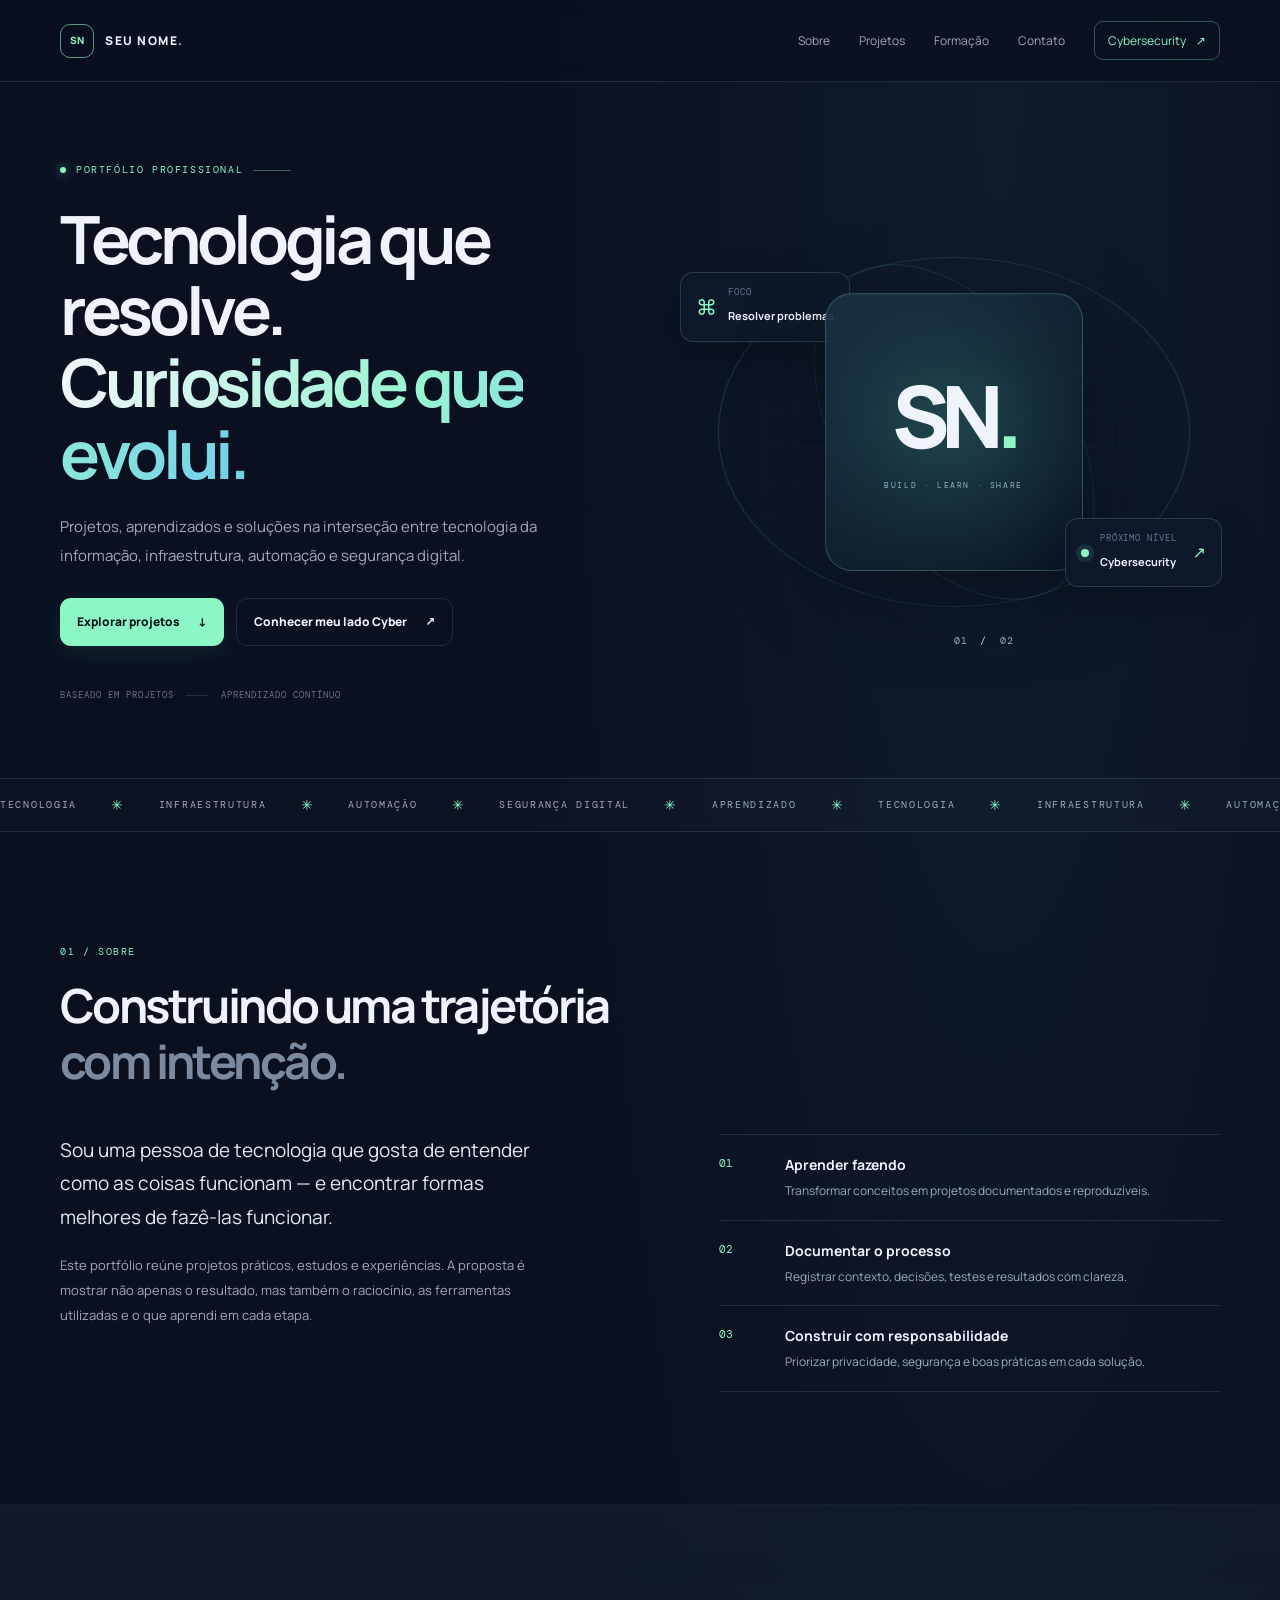
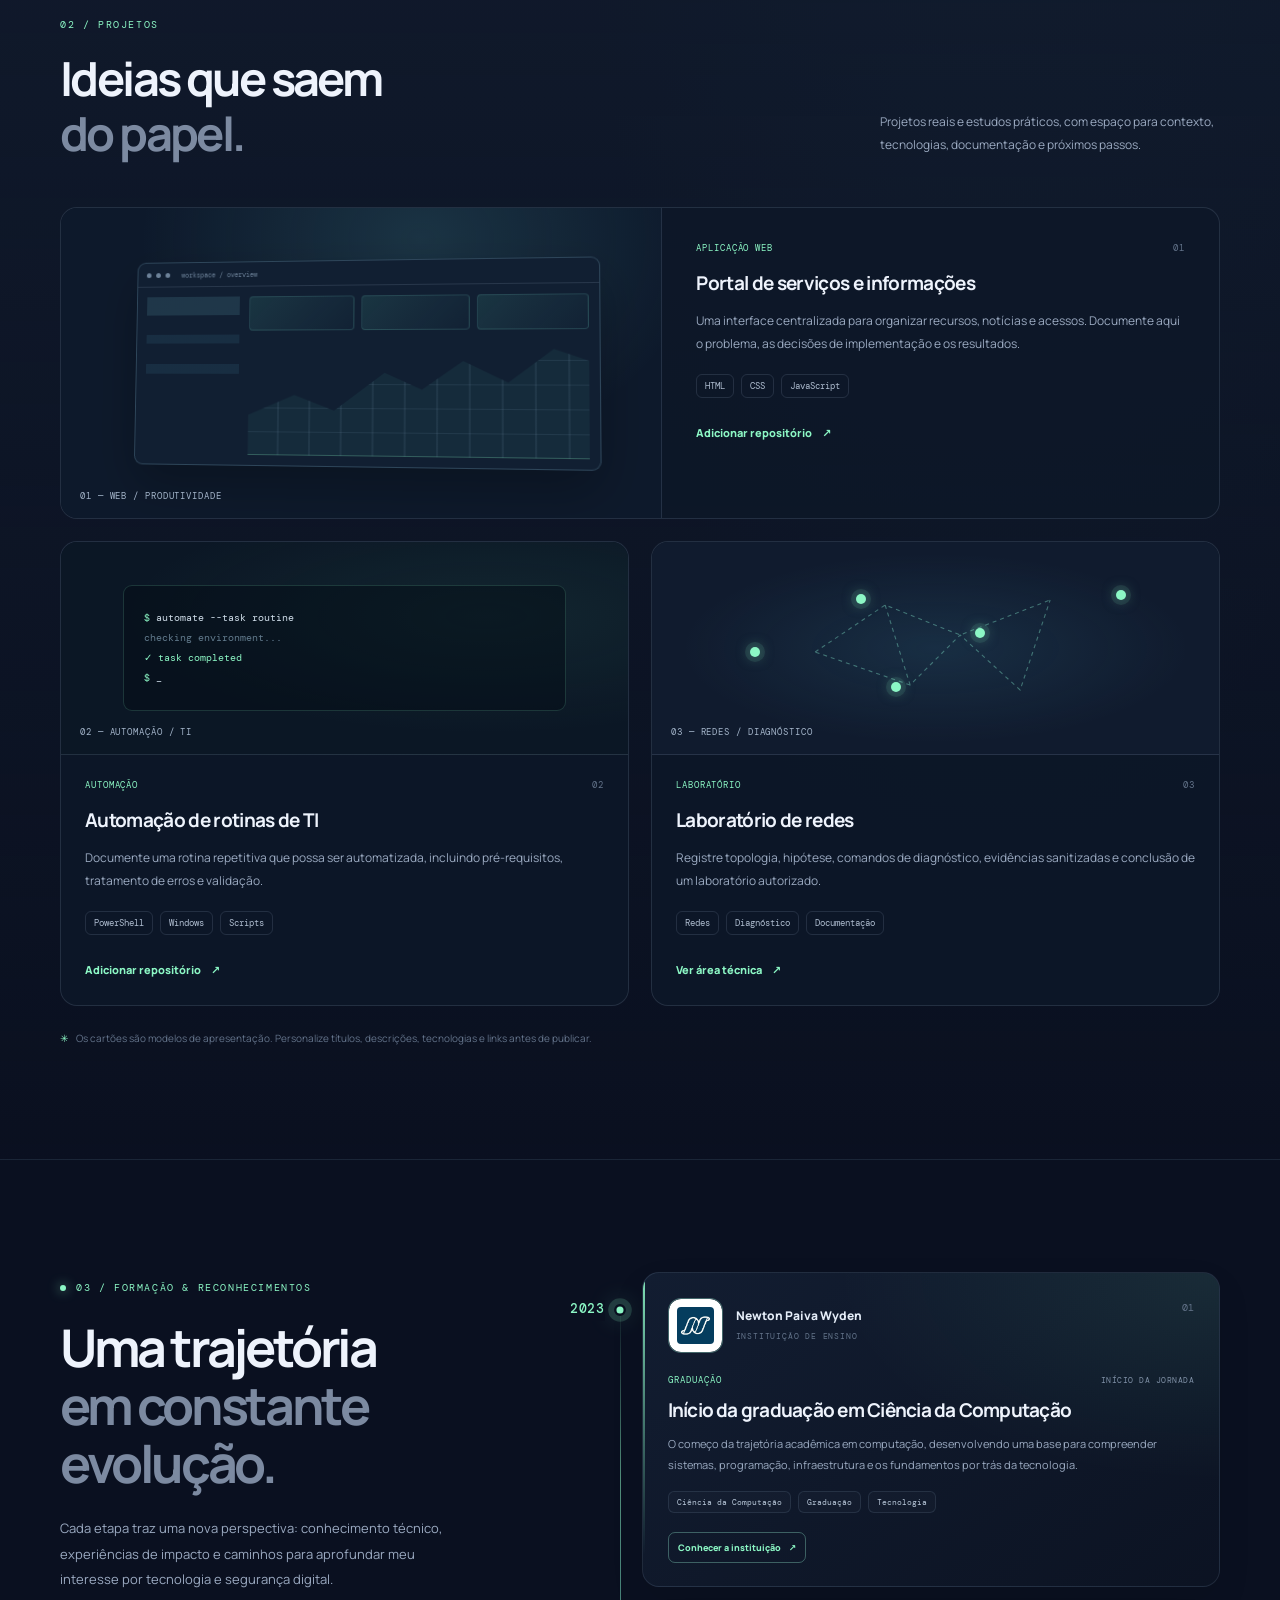
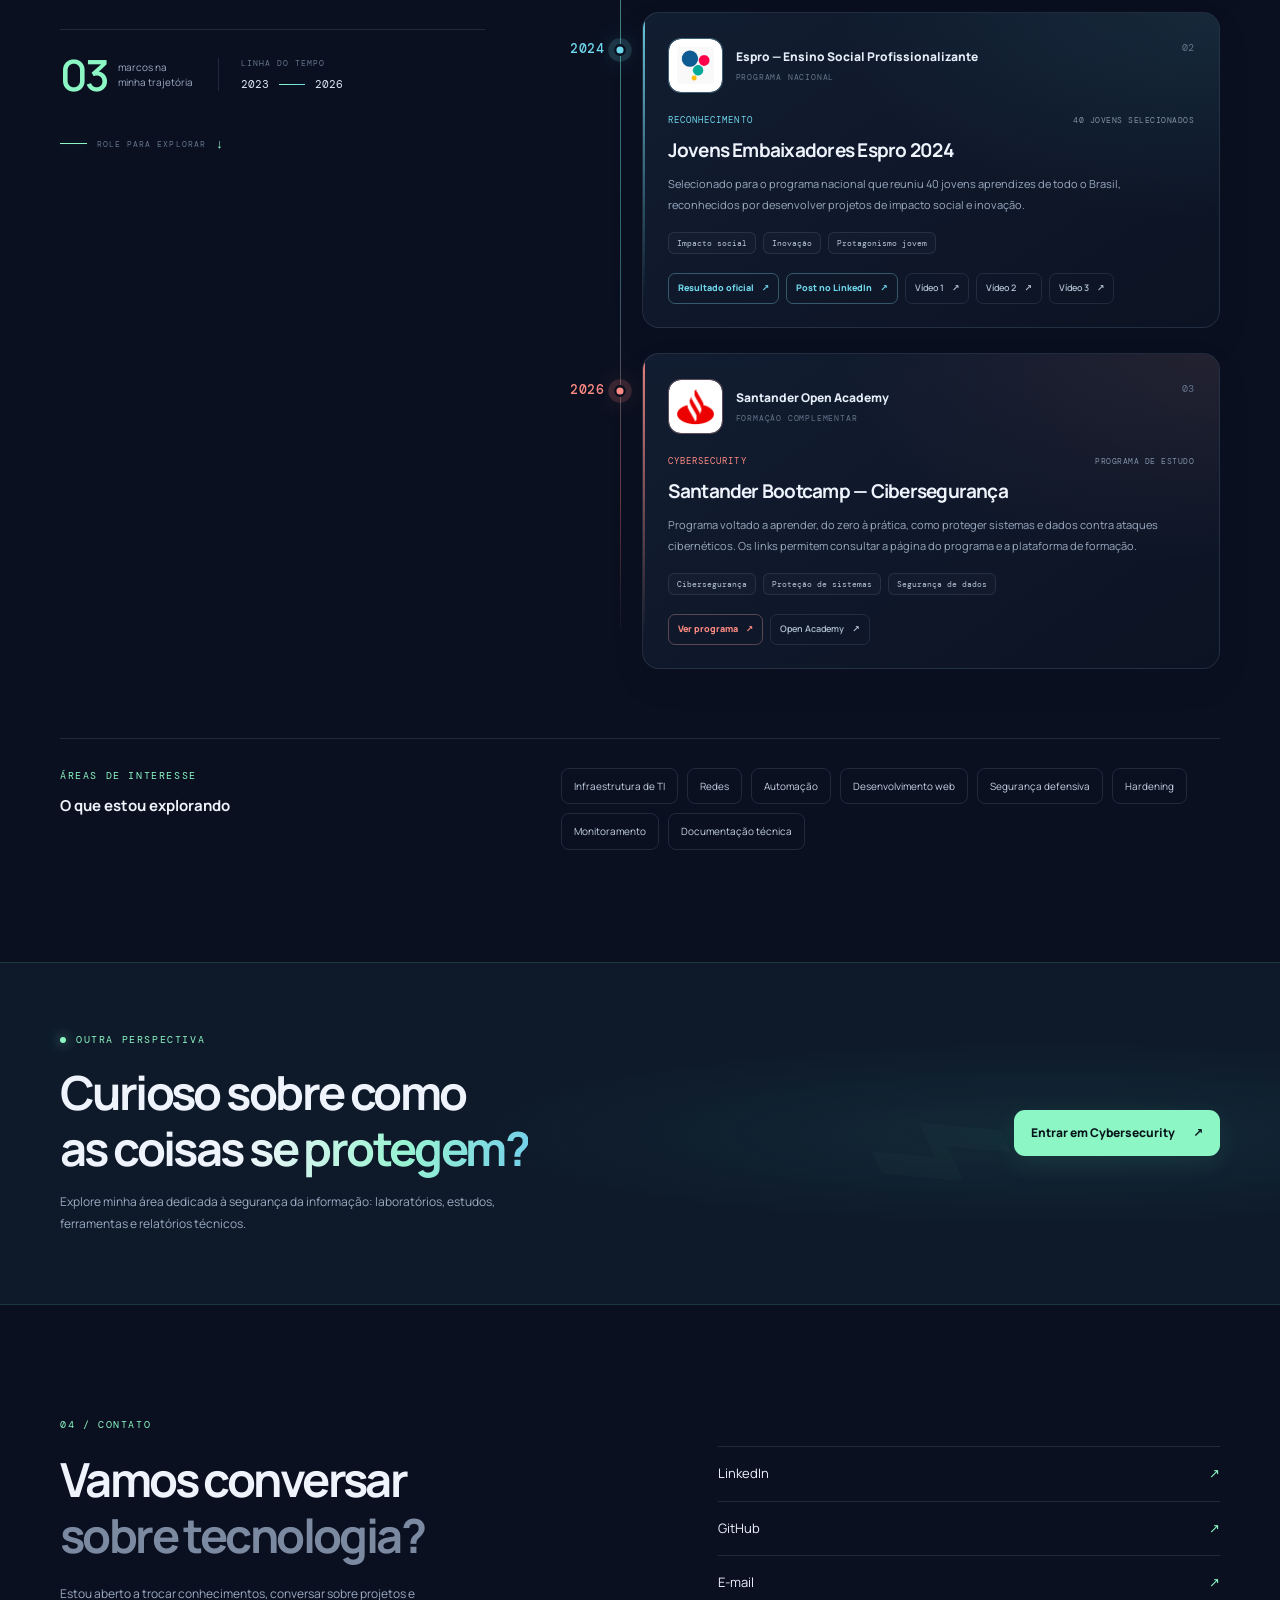
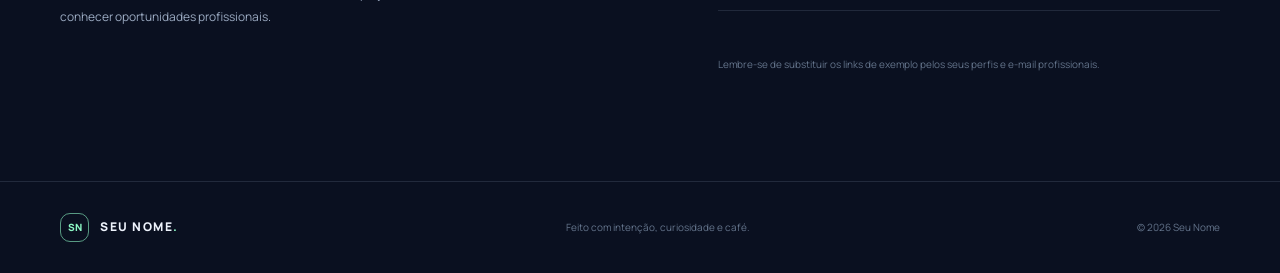
==== commit 5d88802c: "Linha do tempo 2.0" ====
--- a/index.html
+++ b/index.html
@@ -67,63 +67,94 @@
       </div>
     </section>
 
-    <section class="content-section section-wrap" id="formacao">
-      <div class="section-heading heading-row reveal">
-        <div>
-          <p class="eyebrow">03 / FORMAÇÃO &amp; RECONHECIMENTOS</p>
-          <h2>Uma trajetória em<br><span class="muted-heading">constante evolução.</span></h2>
+    <section class="content-section section-wrap formation-section" id="formacao">
+      <div class="formation-layout">
+        <div class="formation-intro reveal">
+          <p class="eyebrow"><span class="status-dot"></span> 03 / FORMAÇÃO &amp; RECONHECIMENTOS</p>
+          <h2>Uma trajetória<br><span class="muted-heading">em constante evolução.</span></h2>
+          <p class="formation-lead">Cada etapa traz uma nova perspectiva: conhecimento técnico, experiências de impacto e caminhos para aprofundar meu interesse por tecnologia e segurança digital.</p>
+
+          <div class="formation-summary" aria-label="Resumo da linha do tempo">
+            <div class="formation-total"><strong>03</strong><span>marcos na<br>minha trajetória</span></div>
+            <div class="formation-period"><span class="formation-period-label">LINHA DO TEMPO</span><strong><span>2023</span><i aria-hidden="true"></i><span>2026</span></strong></div>
+          </div>
+          <p class="formation-scroll-hint"><span class="scroll-hint-line" aria-hidden="true"></span><span>ROLE PARA EXPLORAR</span><span class="scroll-hint-arrow" aria-hidden="true">↓</span></p>
         </div>
-        <p class="section-note">Graduação, reconhecimento e formação complementar. Cada etapa tem contexto e links para conhecer as instituições e os registros.</p>
+
+        <ol class="timeline" aria-label="Linha do tempo de formação e reconhecimentos">
+          <li class="timeline-item timeline-item-newton reveal">
+            <div class="timeline-year"><span>2023</span><i aria-hidden="true"></i></div>
+            <article class="timeline-card">
+              <div class="timeline-card-head">
+                <div class="timeline-brand">
+                  <div class="timeline-logo" aria-label="Logo da Newton Paiva Wyden">
+                    <span class="timeline-logo-fallback" aria-hidden="true">NP</span>
+                    <img src="./assets/img/Newton.png" alt="Logo da Newton Paiva Wyden" loading="lazy" onerror="this.remove()">
+                  </div>
+                  <div class="timeline-brand-info"><p class="timeline-organization">Newton Paiva Wyden</p><p class="timeline-brand-kicker">INSTITUIÇÃO DE ENSINO</p></div>
+                </div>
+                <span class="timeline-serial">01</span>
+              </div>
+              <div class="timeline-card-top"><span class="timeline-category">GRADUAÇÃO</span><span class="timeline-status">INÍCIO DA JORNADA</span></div>
+              <h3>Início da graduação em Ciência da Computação</h3>
+              <p class="timeline-description">O começo da trajetória acadêmica em computação, desenvolvendo uma base para compreender sistemas, programação, infraestrutura e os fundamentos por trás da tecnologia.</p>
+              <div class="timeline-tags"><span>Ciência da Computação</span><span>Graduação</span><span>Tecnologia</span></div>
+              <div class="timeline-links"><a class="timeline-link" href="https://newtonpaiva.br" target="_blank" rel="noopener noreferrer">Conhecer a instituição <span aria-hidden="true">↗</span></a></div>
+            </article>
+          </li>
+
+          <li class="timeline-item timeline-item-espro reveal">
+            <div class="timeline-year"><span>2024</span><i aria-hidden="true"></i></div>
+            <article class="timeline-card">
+              <div class="timeline-card-head">
+                <div class="timeline-brand">
+                  <div class="timeline-logo" aria-label="Logo do Espro">
+                    <span class="timeline-logo-fallback" aria-hidden="true">ES</span>
+                    <img src="./assets/img/Espro.png" alt="Logo do Espro" loading="lazy" onerror="this.remove()">
+                  </div>
+                  <div class="timeline-brand-info"><p class="timeline-organization">Espro — Ensino Social Profissionalizante</p><p class="timeline-brand-kicker">PROGRAMA NACIONAL</p></div>
+                </div>
+                <span class="timeline-serial">02</span>
+              </div>
+              <div class="timeline-card-top"><span class="timeline-category">RECONHECIMENTO</span><span class="timeline-status">40 JOVENS SELECIONADOS</span></div>
+              <h3>Jovens Embaixadores Espro 2024</h3>
+              <p class="timeline-description">Selecionado para o programa nacional que reuniu 40 jovens aprendizes de todo o Brasil, reconhecidos por desenvolver projetos de impacto social e inovação.</p>
+              <div class="timeline-tags"><span>Impacto social</span><span>Inovação</span><span>Protagonismo jovem</span></div>
+              <div class="timeline-links">
+                <a class="timeline-link" href="https://www.espro.org.br/resultado-jovens-embaixadores-espro-2024/" target="_blank" rel="noopener noreferrer">Resultado oficial <span aria-hidden="true">↗</span></a>
+                <a class="timeline-link" href="https://pt.linkedin.com/posts/arthur-sudario-293894291_espro-embaixadoresespro2024-ryla-activity-7266434508684447745-rGxN" target="_blank" rel="noopener noreferrer">Post no LinkedIn <span aria-hidden="true">↗</span></a>
+                <a class="timeline-link timeline-link-secondary" href="https://www.youtube.com/watch?v=sWEH2JY7vpI" target="_blank" rel="noopener noreferrer">Vídeo 1 <span aria-hidden="true">↗</span></a>
+                <a class="timeline-link timeline-link-secondary" href="https://www.youtube.com/watch?v=5PtwrPiJ3is" target="_blank" rel="noopener noreferrer">Vídeo 2 <span aria-hidden="true">↗</span></a>
+                <a class="timeline-link timeline-link-secondary" href="https://www.youtube.com/watch?v=eACT25wr42s" target="_blank" rel="noopener noreferrer">Vídeo 3 <span aria-hidden="true">↗</span></a>
+              </div>
+            </article>
+          </li>
+
+          <li class="timeline-item timeline-item-santander reveal">
+            <div class="timeline-year"><span>2026</span><i aria-hidden="true"></i></div>
+            <article class="timeline-card">
+              <div class="timeline-card-head">
+                <div class="timeline-brand">
+                  <div class="timeline-logo" aria-label="Logo do Santander">
+                    <span class="timeline-logo-fallback" aria-hidden="true">S</span>
+                    <img src="./assets/img/Santander.png" alt="Logo do Santander Open Academy" loading="lazy" onerror="this.remove()">
+                  </div>
+                  <div class="timeline-brand-info"><p class="timeline-organization">Santander Open Academy</p><p class="timeline-brand-kicker">FORMAÇÃO COMPLEMENTAR</p></div>
+                </div>
+                <span class="timeline-serial">03</span>
+              </div>
+              <div class="timeline-card-top"><span class="timeline-category">CYBERSECURITY</span><span class="timeline-status">PROGRAMA DE ESTUDO</span></div>
+              <h3>Santander Bootcamp — Cibersegurança</h3>
+              <p class="timeline-description">Programa voltado a aprender, do zero à prática, como proteger sistemas e dados contra ataques cibernéticos. Os links permitem consultar a página do programa e a plataforma de formação.</p>
+              <div class="timeline-tags"><span>Cibersegurança</span><span>Proteção de sistemas</span><span>Segurança de dados</span></div>
+              <div class="timeline-links">
+                <a class="timeline-link" href="https://app.santanderopenacademy.com/pt-BR/program/ciberseguranca-do-zero-a-pratica" target="_blank" rel="noopener noreferrer">Ver programa <span aria-hidden="true">↗</span></a>
+                <a class="timeline-link timeline-link-secondary" href="https://www.santanderopenacademy.com/pt_br/index.html" target="_blank" rel="noopener noreferrer">Open Academy <span aria-hidden="true">↗</span></a>
+              </div>
+            </article>
+          </li>
+        </ol>
       </div>
-
-      <ol class="timeline" aria-label="Linha do tempo de formação e reconhecimentos">
-        <li class="timeline-item reveal">
-          <div class="timeline-year"><span>2023</span><i aria-hidden="true"></i></div>
-          <article class="timeline-card">
-            <div class="timeline-card-top"><span class="timeline-category">GRADUAÇÃO</span><span class="timeline-index">01 / FORMAÇÃO</span></div>
-            <h3>Início da graduação em Ciência da Computação</h3>
-            <p class="timeline-organization">Newton Paiva Wyden</p>
-            <p class="timeline-description">Início da trajetória acadêmica em Ciência da Computação, construindo uma base para aprofundar conhecimentos em tecnologia, desenvolvimento e sistemas.</p>
-            <div class="timeline-tags"><span>Ciência da Computação</span><span>Graduação</span></div>
-            <div class="timeline-links">
-              <a class="timeline-link" href="https://newtonpaiva.br" target="_blank" rel="noopener noreferrer">Conhecer a instituição <span aria-hidden="true">↗</span></a>
-            </div>
-          </article>
-        </li>
-
-        <li class="timeline-item reveal">
-          <div class="timeline-year"><span>2024</span><i aria-hidden="true"></i></div>
-          <article class="timeline-card timeline-card-featured">
-            <div class="timeline-card-top"><span class="timeline-category">SELEÇÃO NACIONAL · RECONHECIMENTO</span><span class="timeline-index">02 / DESTAQUE</span></div>
-            <h3>Jovens Embaixadores Espro 2024</h3>
-            <p class="timeline-organization">Espro — Ensino Social Profissionalizante</p>
-            <p class="timeline-description">Selecionado para o programa que reuniu 40 jovens aprendizes de todo o Brasil com destaque pelo desenvolvimento de projetos de impacto social e inovação.</p>
-            <div class="timeline-tags"><span>Impacto social</span><span>Inovação</span><span>Protagonismo jovem</span></div>
-            <div class="timeline-links">
-              <a class="timeline-link" href="https://www.espro.org.br/resultado-jovens-embaixadores-espro-2024/" target="_blank" rel="noopener noreferrer">Resultado oficial <span aria-hidden="true">↗</span></a>
-              <a class="timeline-link" href="https://pt.linkedin.com/posts/arthur-sudario-293894291_espro-embaixadoresespro2024-ryla-activity-7266434508684447745-rGxN" target="_blank" rel="noopener noreferrer">Post no LinkedIn <span aria-hidden="true">↗</span></a>
-              <a class="timeline-link timeline-link-secondary" href="https://www.youtube.com/watch?v=sWEH2JY7vpI" target="_blank" rel="noopener noreferrer">Vídeo 1 <span aria-hidden="true">↗</span></a>
-              <a class="timeline-link timeline-link-secondary" href="https://www.youtube.com/watch?v=5PtwrPiJ3is" target="_blank" rel="noopener noreferrer">Vídeo 2 <span aria-hidden="true">↗</span></a>
-              <a class="timeline-link timeline-link-secondary" href="https://www.youtube.com/watch?v=eACT25wr42s" target="_blank" rel="noopener noreferrer">Vídeo 3 <span aria-hidden="true">↗</span></a>
-            </div>
-          </article>
-        </li>
-
-        <li class="timeline-item reveal">
-          <div class="timeline-year"><span>2026</span><i aria-hidden="true"></i></div>
-          <article class="timeline-card">
-            <div class="timeline-card-top"><span class="timeline-category">FORMAÇÃO COMPLEMENTAR</span><span class="timeline-index">03 / CYBERSECURITY</span></div>
-            <h3>Santander Bootcamp — Cibersegurança</h3>
-            <p class="timeline-organization">Santander Open Academy</p>
-            <p class="timeline-description">Formação voltada a aprender, do zero à prática, como proteger sistemas e dados contra ataques cibernéticos. Os links levam à página do programa e à plataforma da instituição.</p>
-            <div class="timeline-tags"><span>Cibersegurança</span><span>Proteção de sistemas</span><span>Segurança de dados</span></div>
-            <div class="timeline-links">
-              <a class="timeline-link" href="https://app.santanderopenacademy.com/pt-BR/program/ciberseguranca-do-zero-a-pratica" target="_blank" rel="noopener noreferrer">Ver programa <span aria-hidden="true">↗</span></a>
-              <a class="timeline-link timeline-link-secondary" href="https://www.santanderopenacademy.com/pt_br/index.html" target="_blank" rel="noopener noreferrer">Santander Open Academy <span aria-hidden="true">↗</span></a>
-            </div>
-          </article>
-        </li>
-      </ol>
 
       <div class="skills-block reveal">
         <div><p class="eyebrow">ÁREAS DE INTERESSE</p><h3>O que estou explorando</h3></div>
--- a/assets/css/style.css
+++ b/assets/css/style.css
@@ -30,3 +30,68 @@
 .timeline-link-secondary{border-color:var(--line);color:#b8c6d8;font-weight:600}.timeline-link-secondary:hover{border-color:rgba(140,247,197,.35);color:var(--text)}
 @media(max-width:680px){.timeline{gap:17px}.timeline::before{left:63px;top:24px;bottom:24px}.timeline-item{grid-template-columns:63px minmax(0,1fr);gap:14px}.timeline-year{padding:22px 14px 0 0;font-size:10px}.timeline-year i{right:-5px;top:26px}.timeline-card{padding:20px 17px 19px;border-radius:13px}.timeline-card-top{margin-bottom:14px}.timeline-index{display:none}.timeline-card h3{font-size:16px}.timeline-description{font-size:11px}.timeline-link{font-size:9px;padding:8px 9px}.timeline-tags{gap:6px}.timeline-tags span{font-size:8px}}
 @media(prefers-reduced-motion:reduce){.timeline-card,.timeline-link,.timeline-link span{transition:none!important}}
+
+/* Linha do tempo refinada: cartões com marcas, progressão e reveal no scroll */
+.formation-section{position:relative;isolation:isolate;scroll-margin-top:90px}
+.formation-layout{display:grid;grid-template-columns:minmax(250px,.78fr) minmax(0,1.22fr);gap:clamp(34px,5.4vw,78px);align-items:start}
+.formation-intro{position:sticky;top:118px;align-self:start;padding:7px 0 26px}
+.formation-intro .eyebrow{margin-bottom:22px;line-height:1.8}
+.formation-intro h2{font-size:clamp(36px,4.2vw,52px);line-height:1.12;letter-spacing:-.065em;margin:0 0 23px}
+.formation-lead{max-width:390px;color:var(--muted);font-size:13px;line-height:1.95;margin:0}
+.formation-summary{margin-top:37px;padding-top:23px;border-top:1px solid var(--line);display:flex;align-items:center;gap:25px}
+.formation-total{display:flex;align-items:center;gap:12px;flex-shrink:0}
+.formation-total strong{font-size:43px;line-height:1;color:var(--accent);font-weight:600;letter-spacing:-.08em}
+.formation-total span{font-size:10px;color:var(--muted);line-height:1.5}
+.formation-period{padding-left:22px;border-left:1px solid var(--line);display:grid;gap:9px}
+.formation-period-label{font:8px "DM Mono",monospace;letter-spacing:.12em;color:var(--faint)}
+.formation-period strong{display:flex;align-items:center;gap:10px;font:11px "DM Mono",monospace;color:#dce7f5}
+.formation-period strong i{height:1px;width:26px;background:linear-gradient(90deg,var(--accent),var(--accent-2))}
+.formation-scroll-hint{display:flex;align-items:center;gap:10px;margin:39px 0 0;color:var(--faint);font:8px "DM Mono",monospace;letter-spacing:.13em}
+.scroll-hint-line{width:27px;height:1px;background:var(--accent);box-shadow:0 0 12px rgba(140,247,197,.3)}
+.scroll-hint-arrow{color:var(--accent);font-size:13px;animation:timeline-nudge 1.8s ease-in-out infinite}
+@keyframes timeline-nudge{0%,100%{transform:translateY(0);opacity:.55}50%{transform:translateY(4px);opacity:1}}
+.formation-section .timeline{max-width:none;min-width:0;margin:0;display:grid;gap:25px;padding:0 0 5px}
+.formation-section .timeline::before{left:65px;top:42px;bottom:45px;width:1px;background:linear-gradient(180deg,rgba(140,247,197,.05),rgba(140,247,197,.55) 18%,rgba(101,217,232,.42) 57%,rgba(255,120,112,.38) 86%,rgba(173,194,224,.04));}
+.formation-section .timeline-item{--timeline-accent:var(--accent);position:relative;display:grid;grid-template-columns:65px minmax(0,1fr);gap:22px;align-items:stretch;min-width:0;opacity:1;filter:none;transform:none}
+.formation-section .timeline-item-newton{--timeline-accent:#8cf7c5}
+.formation-section .timeline-item-espro{--timeline-accent:#70d8ed}
+.formation-section .timeline-item-santander{--timeline-accent:#ff8b83}
+.formation-section .timeline-item.reveal{opacity:0;transform:translate3d(16px,24px,0);filter:blur(3px);transition:opacity .72s ease,transform .72s cubic-bezier(.2,.7,.2,1),filter .72s ease;transition-delay:var(--timeline-delay,0ms)}
+.formation-section .timeline-item.reveal.is-visible{opacity:1;transform:translate3d(0,0,0);filter:blur(0)}
+.formation-section .timeline-year{position:relative;display:flex;justify-content:flex-end;align-items:flex-start;padding:28px 15px 0 0;color:var(--timeline-accent);font:600 13px "DM Mono",monospace;letter-spacing:.04em}
+.formation-section .timeline-year span{position:relative;z-index:1;background:var(--bg);padding:0 0 4px 5px;white-space:nowrap}
+.formation-section .timeline-year i{position:absolute;right:-5px;top:33px;width:10px;height:10px;border-radius:50%;background:var(--timeline-accent);border:2px solid var(--bg);box-shadow:0 0 0 4px color-mix(in srgb,var(--timeline-accent) 13%,transparent),0 0 17px color-mix(in srgb,var(--timeline-accent) 35%,transparent);transition:transform .4s ease,box-shadow .4s ease}
+.formation-section .timeline-item.is-visible .timeline-year i{transform:scale(1.18);box-shadow:0 0 0 5px color-mix(in srgb,var(--timeline-accent) 16%,transparent),0 0 22px color-mix(in srgb,var(--timeline-accent) 48%,transparent)}
+.formation-section .timeline-card{position:relative;min-width:0;overflow:hidden;padding:25px 25px 23px;border:1px solid rgba(173,194,224,.13);border-radius:17px;background:linear-gradient(145deg,rgba(19,31,51,.9),rgba(12,20,35,.9));box-shadow:0 14px 34px rgba(0,0,0,.08);transition:transform .25s ease,border-color .25s ease,box-shadow .25s ease}
+.formation-section .timeline-card::before{content:"";position:absolute;inset:0 auto 0 0;width:2px;background:linear-gradient(180deg,var(--timeline-accent),transparent 90%);opacity:.9}
+.formation-section .timeline-card::after{content:"";position:absolute;inset:0;background:radial-gradient(ellipse at 100% 0,color-mix(in srgb,var(--timeline-accent) 9%,transparent),transparent 47%);pointer-events:none}
+.formation-section .timeline-card>*{position:relative;z-index:1}
+.formation-section .timeline-card:hover{transform:translateY(-3px);border-color:color-mix(in srgb,var(--timeline-accent) 32%,rgba(173,194,224,.13));box-shadow:0 20px 45px rgba(0,0,0,.15)}
+.formation-section .timeline-card-head{display:flex;align-items:center;justify-content:space-between;gap:16px;margin-bottom:21px}
+.formation-section .timeline-brand{display:flex;align-items:center;gap:13px;min-width:0}
+.formation-section .timeline-logo{position:relative;flex:0 0 55px;width:55px;height:55px;display:grid;place-items:center;overflow:hidden;border:1px solid color-mix(in srgb,var(--timeline-accent) 25%,rgba(173,194,224,.13));border-radius:13px;background:rgba(255,255,255,.035);color:var(--timeline-accent)}
+.formation-section .timeline-logo-fallback{font:600 12px "DM Mono",monospace;letter-spacing:.04em}
+.formation-section .timeline-logo img{position:absolute;inset:0;width:100%;height:100%;object-fit:contain;padding:8px;background:#fff;border-radius:12px}
+.formation-section .timeline-brand-info{min-width:0}
+.formation-section .timeline-organization{margin:0 0 5px;color:#e5edf8;font-size:12px;font-weight:800;line-height:1.5}
+.formation-section .timeline-brand-kicker{margin:0;color:var(--faint);font:8px "DM Mono",monospace;letter-spacing:.1em;line-height:1.6}
+.formation-section .timeline-serial{font:10px "DM Mono",monospace;color:var(--faint);align-self:flex-start;padding-top:3px}
+.formation-section .timeline-card-top{display:flex;align-items:center;justify-content:space-between;flex-wrap:wrap;gap:9px;margin:0 0 11px}
+.formation-section .timeline-category{color:var(--timeline-accent);font:9px "DM Mono",monospace;letter-spacing:.12em}
+.formation-section .timeline-status{color:#7f90a6;font:8px "DM Mono",monospace;letter-spacing:.06em}
+.formation-section .timeline-card h3{font-size:clamp(16px,1.55vw,19px);line-height:1.42;letter-spacing:-.04em;margin:0 0 10px}
+.formation-section .timeline-description{max-width:680px;color:var(--muted);font-size:11px;line-height:1.9;margin:0 0 16px}
+.formation-section .timeline-tags{display:flex;flex-wrap:wrap;gap:7px;margin:0 0 19px}
+.formation-section .timeline-tags span{padding:5px 8px;border:1px solid rgba(173,194,224,.13);border-radius:6px;background:rgba(255,255,255,.018);color:#b9c8da;font:8px "DM Mono",monospace}
+.formation-section .timeline-links{display:flex;flex-wrap:wrap;gap:7px}
+.formation-section .timeline-link{display:inline-flex;align-items:center;gap:8px;min-height:31px;padding:7px 9px;border:1px solid color-mix(in srgb,var(--timeline-accent) 25%,rgba(173,194,224,.13));border-radius:7px;color:var(--timeline-accent);font-size:9px;font-weight:800;transition:background .2s,border-color .2s,transform .2s}
+.formation-section .timeline-link span{transition:transform .2s}
+.formation-section .timeline-link:hover{background:color-mix(in srgb,var(--timeline-accent) 8%,transparent);border-color:color-mix(in srgb,var(--timeline-accent) 52%,transparent);transform:translateY(-1px)}
+.formation-section .timeline-link:hover span{transform:translate(2px,-2px)}
+.formation-section .timeline-link-secondary{border-color:rgba(173,194,224,.13);color:#afbed1;font-weight:600}
+.formation-section .timeline-link-secondary:hover{border-color:color-mix(in srgb,var(--timeline-accent) 34%,transparent);color:var(--text)}
+.formation-section .skills-block{margin-top:64px}
+@media(max-width:1050px){.formation-layout{grid-template-columns:minmax(220px,.72fr) minmax(0,1.28fr);gap:32px}.formation-section .timeline-item{grid-template-columns:56px minmax(0,1fr);gap:16px}.formation-section .timeline::before{left:56px}.formation-section .timeline-year{padding-right:11px;font-size:11px}.formation-section .timeline-year i{right:-5px}.formation-section .timeline-card{padding:22px 19px}.formation-section .timeline-organization{font-size:11px}.formation-section .timeline-status{display:none}}
+@media(max-width:760px){.formation-layout{grid-template-columns:1fr;gap:38px}.formation-intro{position:relative;top:auto;padding-bottom:0}.formation-intro h2{font-size:clamp(36px,9vw,46px)}.formation-lead{max-width:550px}.formation-summary{max-width:420px;margin-top:27px}.formation-scroll-hint{margin-top:25px}.formation-section .timeline{gap:20px}.formation-section .timeline::before{left:54px;top:37px;bottom:36px}.formation-section .timeline-item{grid-template-columns:54px minmax(0,1fr);gap:14px}.formation-section .timeline-year{padding:26px 10px 0 0;font-size:10px}.formation-section .timeline-year i{top:31px}.formation-section .timeline-card{padding:19px 16px 18px;border-radius:14px}.formation-section .timeline-card-head{gap:10px;margin-bottom:17px}.formation-section .timeline-logo{width:47px;height:47px;flex-basis:47px;border-radius:11px}.formation-section .timeline-logo img{border-radius:10px;padding:6px}.formation-section .timeline-organization{font-size:10px}.formation-section .timeline-brand-kicker{font-size:7px}.formation-section .timeline-serial{font-size:9px}.formation-section .timeline-card-top{margin-bottom:10px}.formation-section .timeline-card h3{font-size:15px}.formation-section .timeline-description{font-size:10px}.formation-section .timeline-link{font-size:8px;padding:7px 8px}.formation-section .skills-block{margin-top:48px}}
+@media(max-width:390px){.formation-section .timeline::before{left:48px}.formation-section .timeline-item{grid-template-columns:48px minmax(0,1fr);gap:11px}.formation-section .timeline-year{padding-right:8px;font-size:9px}.formation-section .timeline-card{padding:16px 13px}.formation-section .timeline-logo{width:42px;height:42px;flex-basis:42px}.formation-section .timeline-brand{gap:9px}.formation-section .timeline-brand-kicker{letter-spacing:.03em}.formation-summary{gap:15px}.formation-period{padding-left:14px}}
+@media(prefers-reduced-motion:reduce){.formation-section .timeline-item.reveal,.formation-section .timeline-item.reveal.is-visible{opacity:1;transform:none;filter:none;transition:none}.scroll-hint-arrow{animation:none}.formation-section .timeline-year i{transition:none}}
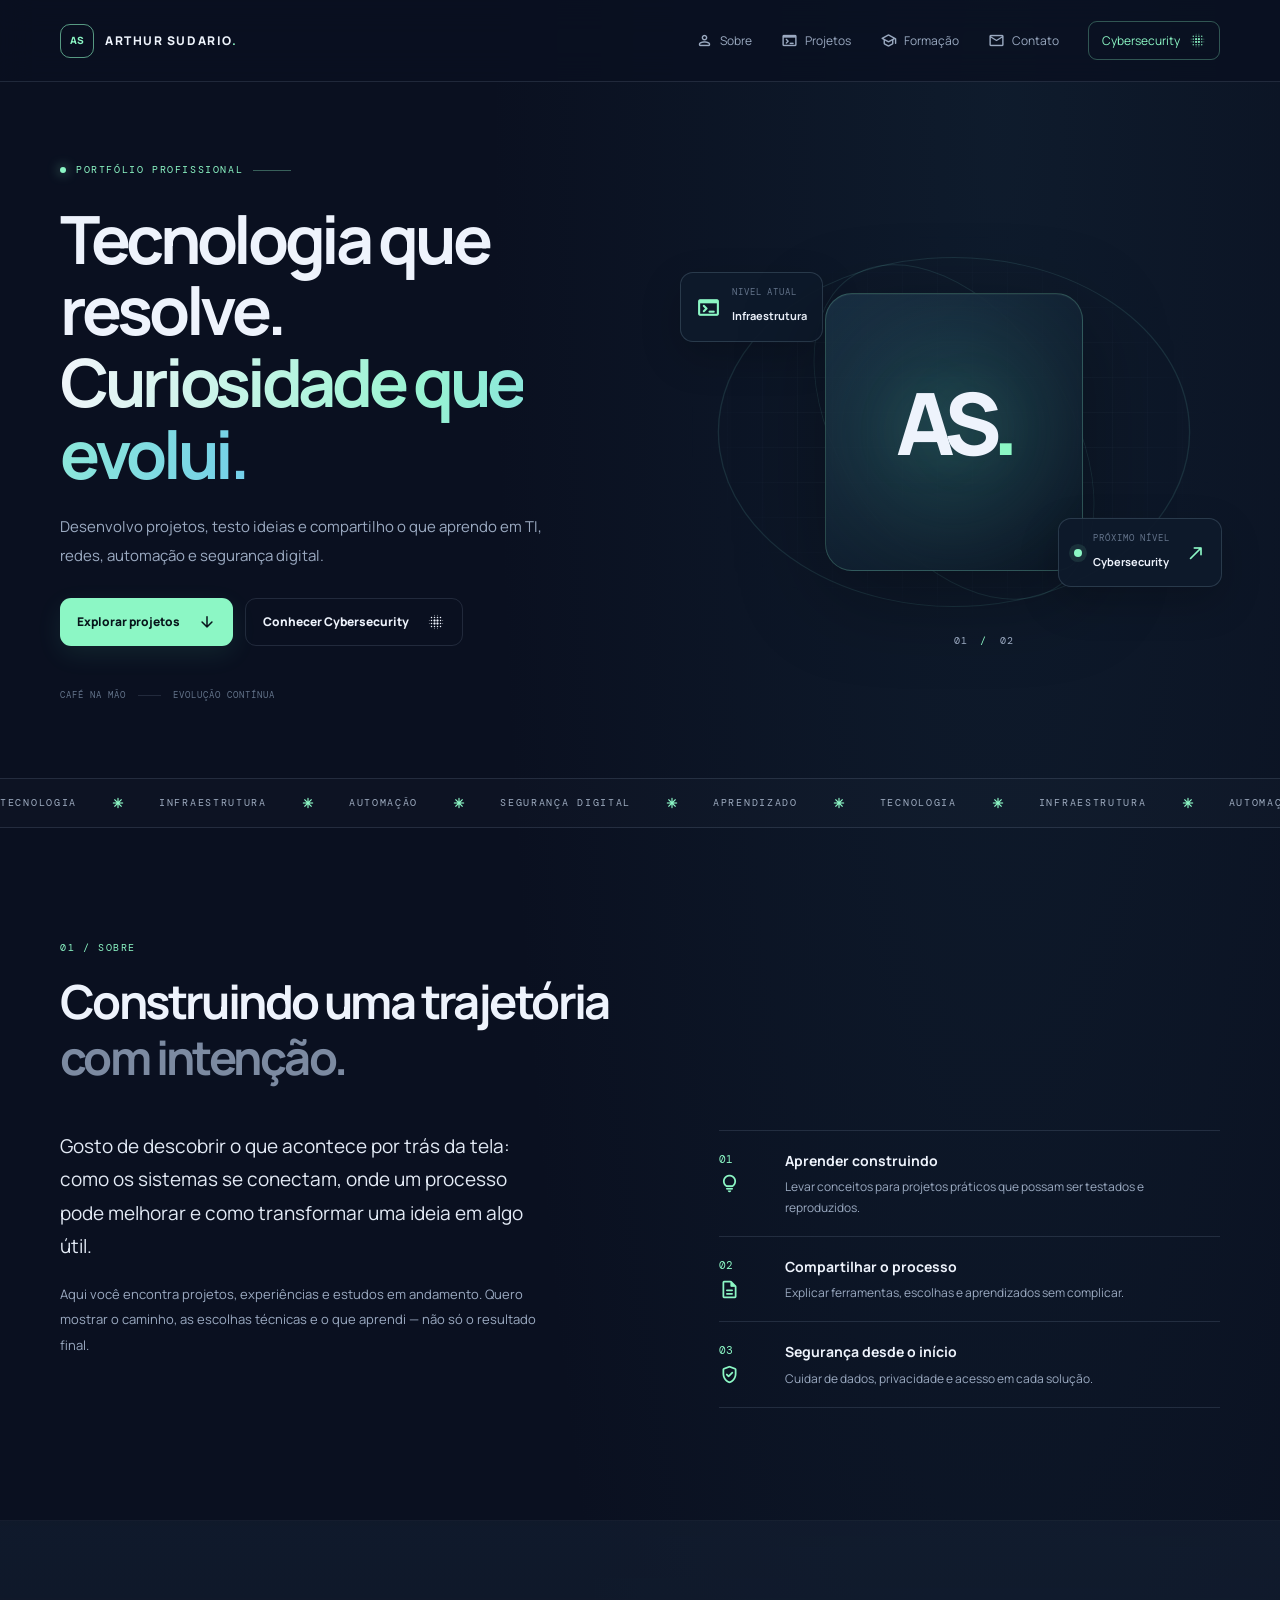
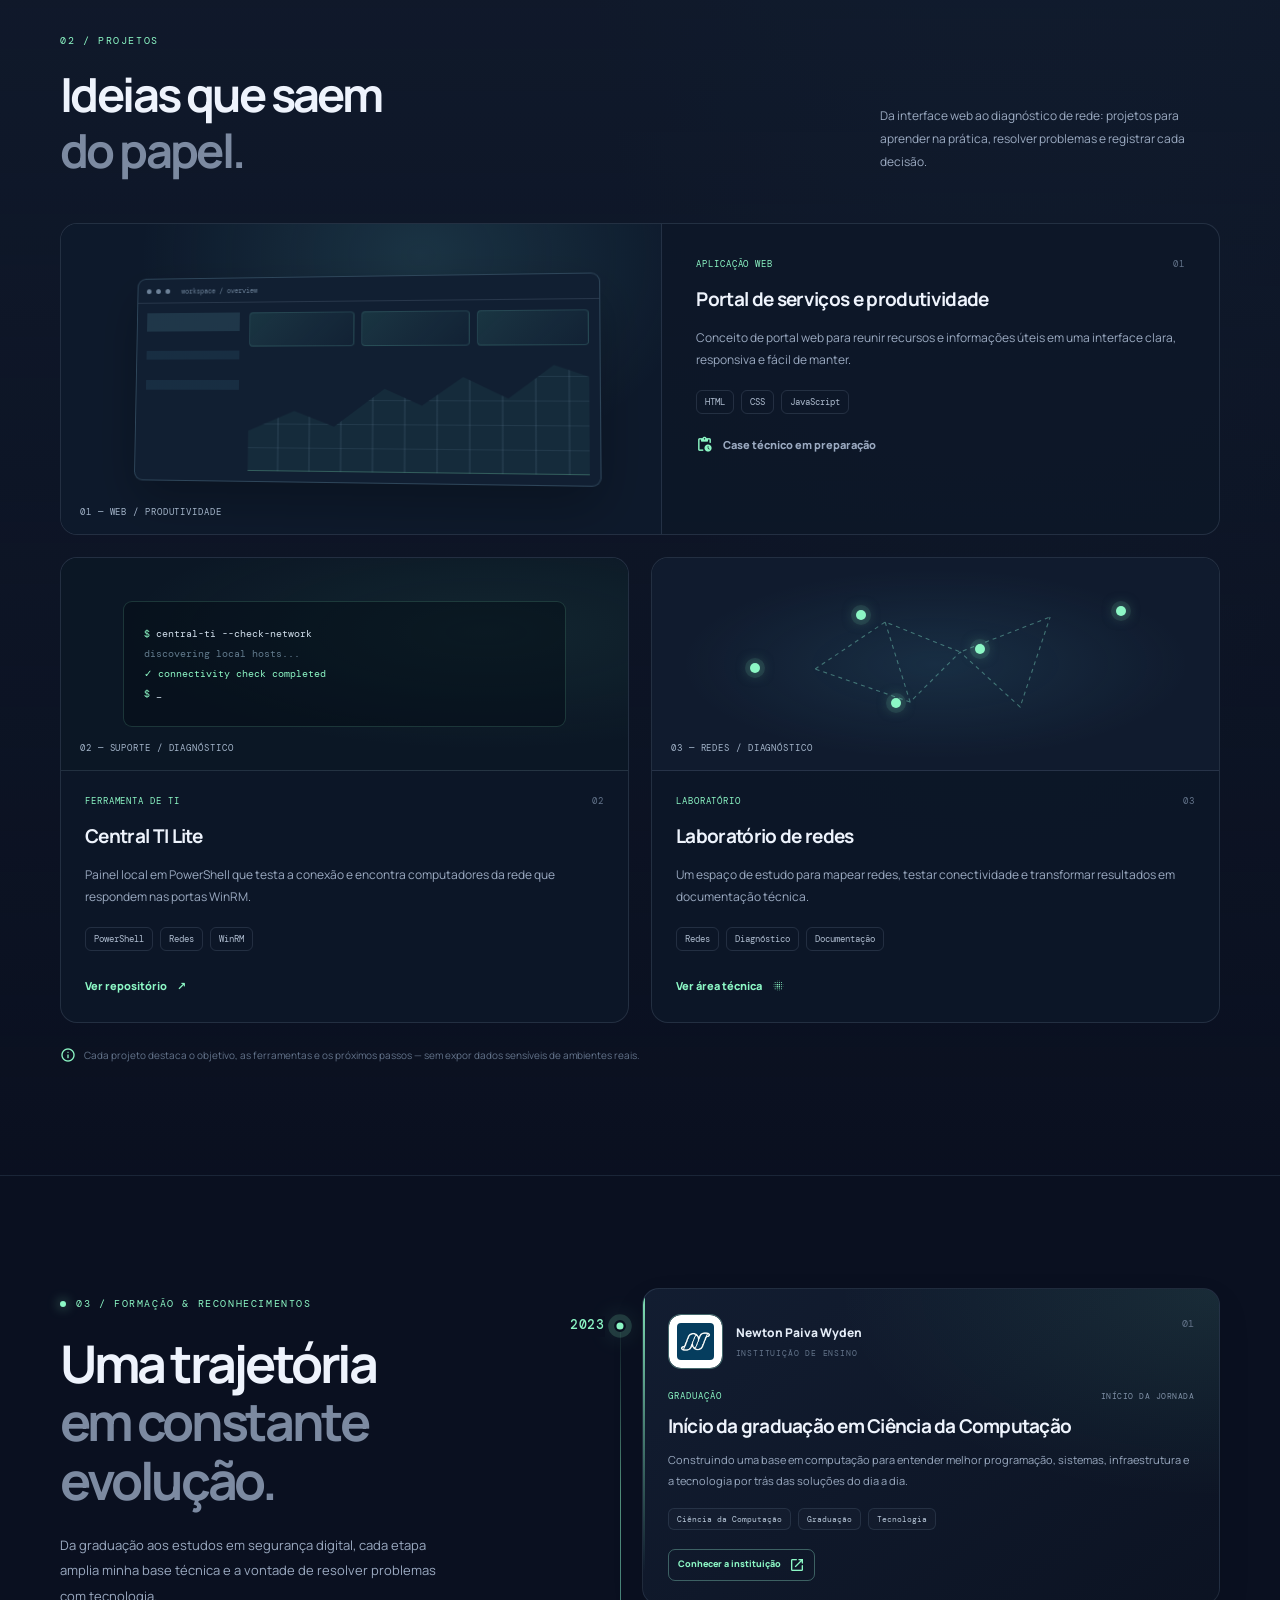
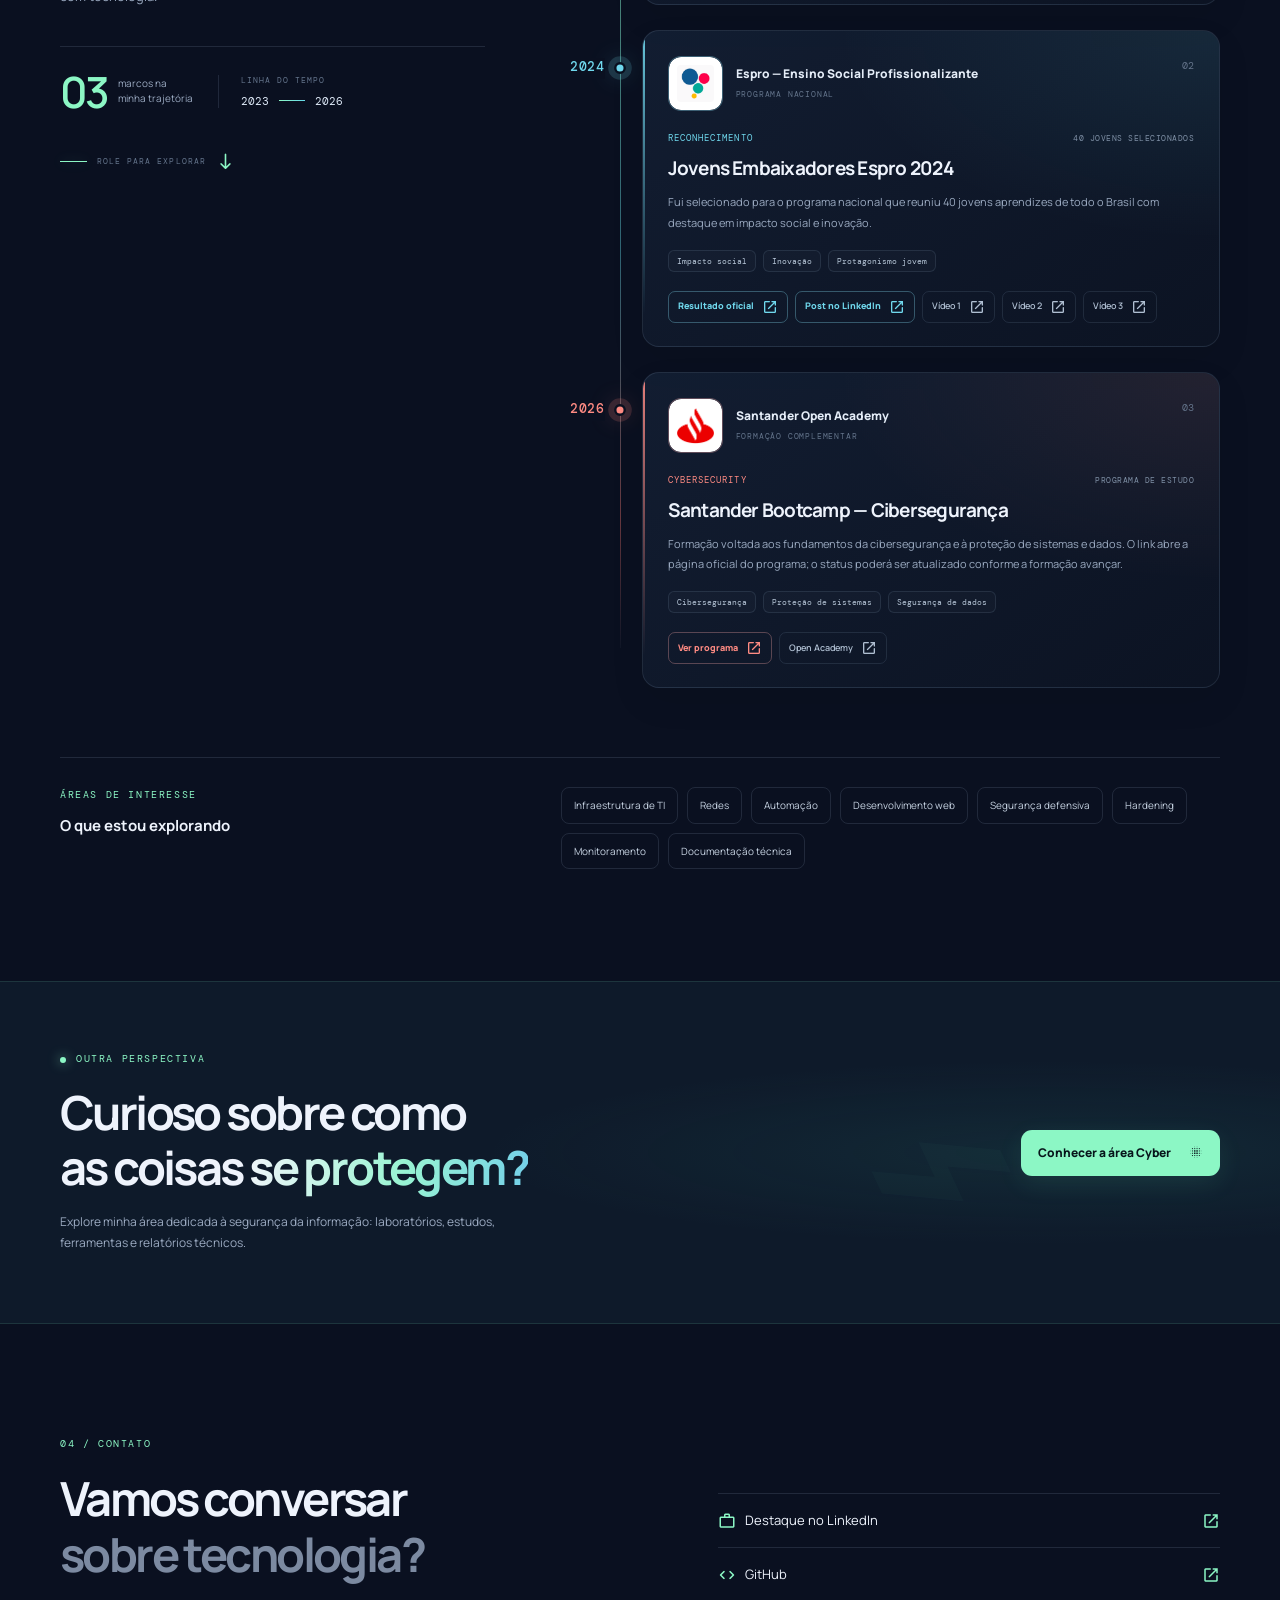
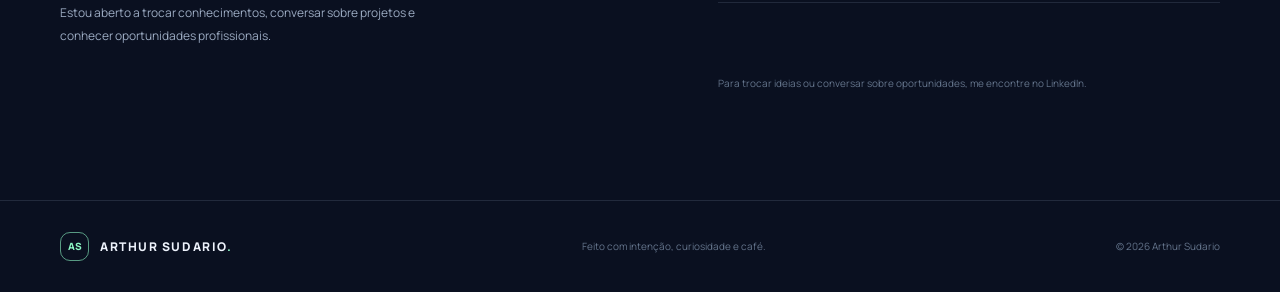
==== commit 31b58a42: "Projeto 1" ====
--- a/index.html
+++ b/index.html
@@ -4,8 +4,11 @@
   <meta charset="utf-8">
   <meta name="viewport" content="width=device-width, initial-scale=1">
   <meta name="theme-color" content="#0a1020">
-  <meta name="description" content="Portfólio profissional: projetos, competências, formação e tecnologia.">
-  <title>Seu Nome | Portfólio</title>
+  <link rel="preconnect" href="https://fonts.googleapis.com">
+  <link rel="preconnect" href="https://fonts.gstatic.com" crossorigin>
+  <link href="https://fonts.googleapis.com/css2?family=Material+Symbols+Rounded:opsz,wght,FILL,GRAD@20..48,400,0,0&display=block" rel="stylesheet">
+  <meta name="description" content="Arthur Sudario: projetos práticos em tecnologia, redes, automação e estudos em segurança digital.">
+  <title>Arthur Sudario | Portfólio</title>
   <link rel="stylesheet" href="./assets/css/style.css">
   <script src="./assets/js/app.js" defer></script>
 </head>
@@ -13,12 +16,12 @@
   <a class="skip-link" href="#conteudo">Pular para o conteúdo</a>
   <header class="site-header">
     <a class="brand" href="./" aria-label="Página inicial">
-      <span class="brand-mark">SN</span><span>SEU NOME<span class="brand-dot">.</span></span>
+      <span class="brand-mark">AS</span><span>ARTHUR SUDARIO<span class="brand-dot">.</span></span>
     </a>
     <button class="menu-toggle" type="button" aria-expanded="false" aria-controls="main-nav" aria-label="Abrir menu"><span></span><span></span></button>
     <nav class="main-nav" id="main-nav" aria-label="Navegação principal">
-      <a href="#sobre">Sobre</a><a href="#projetos">Projetos</a><a href="#formacao">Formação</a><a href="#contato">Contato</a>
-      <a class="nav-cyber" href="./cybersecurity/">Cybersecurity <span aria-hidden="true">↗</span></a>
+      <a href="#sobre"><span class="material-symbols-rounded" aria-hidden="true">person</span>Sobre</a><a href="#projetos"><span class="material-symbols-rounded" aria-hidden="true">terminal</span>Projetos</a><a href="#formacao"><span class="material-symbols-rounded" aria-hidden="true">school</span>Formação</a><a href="#contato"><span class="material-symbols-rounded" aria-hidden="true">mail</span>Contato</a>
+      <a class="nav-cyber" href="#cyber-glitch" data-cyber-glitch>Cybersecurity <span class="material-symbols-rounded" aria-hidden="true">blur_on</span></a>
     </nav>
   </header>
 
@@ -27,43 +30,76 @@
       <div class="hero-copy reveal">
         <p class="eyebrow"><span class="status-dot"></span> PORTFÓLIO PROFISSIONAL <span class="eyebrow-line"></span></p>
         <h1>Tecnologia que resolve.<br><span class="gradient-text">Curiosidade que evolui.</span></h1>
-        <p class="hero-lead">Projetos, aprendizados e soluções na interseção entre tecnologia da informação, infraestrutura, automação e segurança digital.</p>
+        <p class="hero-lead">Desenvolvo projetos, testo ideias e compartilho o que aprendo em TI, redes, automação e segurança digital.</p>
         <div class="hero-actions">
-          <a class="button button-primary" href="#projetos">Explorar projetos <span aria-hidden="true">↓</span></a>
-          <a class="button button-quiet" href="./cybersecurity/">Conhecer meu lado Cyber <span aria-hidden="true">↗</span></a>
+          <a class="button button-primary" href="#projetos">Explorar projetos <span class="material-symbols-rounded" aria-hidden="true">arrow_downward</span></a>
+          <a class="button button-quiet" href="#cyber-glitch" data-cyber-glitch>Conhecer Cybersecurity <span class="material-symbols-rounded" aria-hidden="true">blur_on</span></a>
         </div>
-        <div class="hero-meta"><span>BASEADO EM PROJETOS</span><span class="meta-separator"></span><span>APRENDIZADO CONTÍNUO</span></div>
+        <div class="hero-meta"><span>CAFÉ NA MÃO</span><span class="meta-separator"></span><span>EVOLUÇÃO CONTÍNUA</span></div>
       </div>
       <div class="hero-visual reveal" aria-label="Painel visual de tecnologia">
         <div class="orbit orbit-one"></div><div class="orbit orbit-two"></div>
         <div class="visual-grid"></div>
-        <div class="float-card float-card-top"><span class="mini-icon">⌘</span><div><small>FOCO</small><strong>Resolver problemas</strong></div></div>
-        <div class="monogram-card"><div class="monogram-glow"></div><span class="monogram">SN<span>.</span></span><span class="monogram-caption">BUILD · LEARN · SHARE</span></div>
-        <div class="float-card float-card-bottom"><span class="pulse-icon"></span><div><small>PRÓXIMO NÍVEL</small><strong>Cybersecurity</strong></div><span class="card-arrow">↗</span></div>
+        <div class="float-card float-card-top"><span class="mini-icon material-symbols-rounded" aria-hidden="true">terminal</span><div><small>NIVEL ATUAL</small><strong>Infraestrutura</strong></div></div>
+        <div class="monogram-card"><div class="monogram-glow"></div><span class="monogram">AS<span>.</span></span><span class="monogram-caption"></span></div>
+        <div class="float-card float-card-bottom"><span class="pulse-icon"></span><div><small>PRÓXIMO NÍVEL</small><strong>Cybersecurity</strong></div><span class="card-arrow material-symbols-rounded" aria-hidden="true">north_east</span></div>
         <div class="visual-index">01 <span>/</span> 02</div>
       </div>
     </section>
 
-    <section class="ticker" aria-label="Áreas de interesse"><div class="ticker-track"><span>TECNOLOGIA</span><i>✳</i><span>INFRAESTRUTURA</span><i>✳</i><span>AUTOMAÇÃO</span><i>✳</i><span>SEGURANÇA DIGITAL</span><i>✳</i><span>APRENDIZADO</span><i>✳</i><span>TECNOLOGIA</span><i>✳</i><span>INFRAESTRUTURA</span><i>✳</i><span>AUTOMAÇÃO</span><i>✳</i><span>SEGURANÇA DIGITAL</span><i>✳</i></div></section>
+    <section class="ticker" aria-label="Áreas de interesse"><div class="ticker-track"><span>TECNOLOGIA</span><i class="material-symbols-rounded" aria-hidden="true">asterisk</i><span>INFRAESTRUTURA</span><i class="material-symbols-rounded" aria-hidden="true">asterisk</i><span>AUTOMAÇÃO</span><i class="material-symbols-rounded" aria-hidden="true">asterisk</i><span>SEGURANÇA DIGITAL</span><i class="material-symbols-rounded" aria-hidden="true">asterisk</i><span>APRENDIZADO</span><i class="material-symbols-rounded" aria-hidden="true">asterisk</i><span>TECNOLOGIA</span><i class="material-symbols-rounded" aria-hidden="true">asterisk</i><span>INFRAESTRUTURA</span><i class="material-symbols-rounded" aria-hidden="true">asterisk</i><span>AUTOMAÇÃO</span><i class="material-symbols-rounded" aria-hidden="true">asterisk</i><span>SEGURANÇA DIGITAL</span><i class="material-symbols-rounded" aria-hidden="true">asterisk</i></div></section>
 
     <section class="content-section section-wrap" id="sobre">
       <div class="section-heading reveal"><p class="eyebrow">01 / SOBRE</p><h2>Construindo uma trajetória<br><span class="muted-heading">com intenção.</span></h2></div>
       <div class="about-grid">
-        <div class="about-intro reveal"><p class="large-copy">Sou uma pessoa de tecnologia que gosta de entender como as coisas funcionam — e encontrar formas melhores de fazê-las funcionar.</p><p>Este portfólio reúne projetos práticos, estudos e experiências. A proposta é mostrar não apenas o resultado, mas também o raciocínio, as ferramentas utilizadas e o que aprendi em cada etapa.</p></div>
-        <div class="principles reveal"><article><span class="principle-number">01</span><div><h3>Aprender fazendo</h3><p>Transformar conceitos em projetos documentados e reproduzíveis.</p></div></article><article><span class="principle-number">02</span><div><h3>Documentar o processo</h3><p>Registrar contexto, decisões, testes e resultados com clareza.</p></div></article><article><span class="principle-number">03</span><div><h3>Construir com responsabilidade</h3><p>Priorizar privacidade, segurança e boas práticas em cada solução.</p></div></article></div>
+        <div class="about-intro reveal"><p class="large-copy">Gosto de descobrir o que acontece por trás da tela: como os sistemas se conectam, onde um processo pode melhorar e como transformar uma ideia em algo útil.</p><p>Aqui você encontra projetos, experiências e estudos em andamento. Quero mostrar o caminho, as escolhas técnicas e o que aprendi — não só o resultado final.</p></div>
+        <div class="principles reveal"><article><span class="principle-number"><span>01</span><span class="material-symbols-rounded" aria-hidden="true">lightbulb</span></span><div><h3>Aprender construindo</h3><p>Levar conceitos para projetos práticos que possam ser testados e reproduzidos.</p></div></article><article><span class="principle-number"><span>02</span><span class="material-symbols-rounded" aria-hidden="true">description</span></span><div><h3>Compartilhar o processo</h3><p>Explicar ferramentas, escolhas e aprendizados sem complicar.</p></div></article><article><span class="principle-number"><span>03</span><span class="material-symbols-rounded" aria-hidden="true">verified_user</span></span><div><h3>Segurança desde o início</h3><p>Cuidar de dados, privacidade e acesso em cada solução.</p></div></article></div>
       </div>
     </section>
 
     <section class="content-section projects-section" id="projetos">
       <div class="section-wrap">
-        <div class="section-heading heading-row reveal"><div><p class="eyebrow">02 / PROJETOS</p><h2>Ideias que saem<br><span class="muted-heading">do papel.</span></h2></div><p class="section-note">Projetos reais e estudos práticos, com espaço para contexto, tecnologias, documentação e próximos passos.</p></div>
+        <div class="section-heading heading-row reveal"><div><p class="eyebrow">02 / PROJETOS</p><h2>Ideias que saem<br><span class="muted-heading">do papel.</span></h2></div><p class="section-note">Da interface web ao diagnóstico de rede: projetos para aprender na prática, resolver problemas e registrar cada decisão.</p></div>
         <div class="project-grid">
-          <!-- PERSONALIZE: substitua os projetos demonstrativos pelos seus projetos reais. -->
-          <article class="project-card project-card-featured reveal"><div class="project-art art-portal"><div class="art-window"><div class="window-bar"><i></i><i></i><i></i><span>workspace / overview</span></div><div class="art-content"><div class="art-sidebar"></div><div class="art-panels"><b></b><b></b><b></b><div class="art-chart"></div></div></div></div><span class="art-label">01 — WEB / PRODUTIVIDADE</span></div><div class="project-info"><div class="project-topline"><span class="project-type">APLICAÇÃO WEB</span><span class="project-num">01</span></div><h3>Portal de serviços e informações</h3><p>Uma interface centralizada para organizar recursos, notícias e acessos. Documente aqui o problema, as decisões de implementação e os resultados.</p><div class="tag-list"><span>HTML</span><span>CSS</span><span>JavaScript</span></div><a class="text-link" href="https://github.com/seu-usuario" target="_blank" rel="noreferrer">Adicionar repositório <span>↗</span></a></div></article>
-          <article class="project-card reveal"><div class="project-art art-terminal"><div class="terminal-lines"><p><span>$</span> automate --task routine</p><p class="terminal-muted">checking environment...</p><p class="terminal-success">✓ task completed</p><p><span>$</span> _</p></div><span class="art-label">02 — AUTOMAÇÃO / TI</span></div><div class="project-info"><div class="project-topline"><span class="project-type">AUTOMAÇÃO</span><span class="project-num">02</span></div><h3>Automação de rotinas de TI</h3><p>Documente uma rotina repetitiva que possa ser automatizada, incluindo pré-requisitos, tratamento de erros e validação.</p><div class="tag-list"><span>PowerShell</span><span>Windows</span><span>Scripts</span></div><a class="text-link" href="https://github.com/seu-usuario" target="_blank" rel="noreferrer">Adicionar repositório <span>↗</span></a></div></article>
-          <article class="project-card reveal"><div class="project-art art-network"><div class="network-map"><span class="node node-a"></span><span class="node node-b"></span><span class="node node-c"></span><span class="node node-d"></span><span class="node node-e"></span><svg viewBox="0 0 300 135" aria-hidden="true"><path d="M30 72 L100 25 L175 55 L265 20 M100 25 L125 105 L175 55 L235 110 L265 20 M125 105 L30 72" /></svg></div><span class="art-label">03 — REDES / DIAGNÓSTICO</span></div><div class="project-info"><div class="project-topline"><span class="project-type">LABORATÓRIO</span><span class="project-num">03</span></div><h3>Laboratório de redes</h3><p>Registre topologia, hipótese, comandos de diagnóstico, evidências sanitizadas e conclusão de um laboratório autorizado.</p><div class="tag-list"><span>Redes</span><span>Diagnóstico</span><span>Documentação</span></div><a class="text-link" href="./cybersecurity/">Ver área técnica <span>↗</span></a></div></article>
+          <!-- Os resumos extras aparecem ao passar o mouse, focar pelo teclado ou tocar no botão em telas sensíveis ao toque. -->
+          <article class="project-card project-card-featured reveal">
+            <div class="project-art art-portal"><div class="art-window"><div class="window-bar"><i></i><i></i><i></i><span>workspace / overview</span></div><div class="art-content"><div class="art-sidebar"></div><div class="art-panels"><b></b><b></b><b></b><div class="art-chart"></div></div></div></div><span class="art-label">01 — WEB / PRODUTIVIDADE</span></div>
+            <div class="project-info">
+              <div class="project-topline"><span class="project-type">APLICAÇÃO WEB</span><span class="project-num">01</span></div>
+              <h3>Portal de serviços e produtividade</h3>
+              <p>Conceito de portal web para reunir recursos e informações úteis em uma interface clara, responsiva e fácil de manter.</p>
+              <div class="tag-list"><span>HTML</span><span>CSS</span><span>JavaScript</span></div>
+              <button class="project-details-toggle" type="button" aria-expanded="false" aria-controls="project-summary-01"><span class="project-details-toggle-label">Ver resumo do projeto</span><span class="project-details-toggle-icon material-symbols-rounded" aria-hidden="true">expand_more</span></button>
+              <div class="project-hover-details" id="project-summary-01"><span class="project-hover-label">RESUMO DO PROJETO</span><p>O foco está na organização do conteúdo, na navegação intuitiva e em componentes que facilitam futuras melhorias. Detalhes de ambientes corporativos não são exibidos.</p></div>
+              <span class="text-link project-status"><span class="material-symbols-rounded" aria-hidden="true">pending_actions</span> Case técnico em preparação</span>
+            </div>
+          </article>
+          <article class="project-card reveal">
+            <div class="project-art art-terminal"><div class="terminal-lines"><p><span>$</span> central-ti --check-network</p><p class="terminal-muted">discovering local hosts...</p><p class="terminal-success">✓ connectivity check completed</p><p><span>$</span> _</p></div><span class="art-label">02 — SUPORTE / DIAGNÓSTICO</span></div>
+            <div class="project-info">
+              <div class="project-topline"><span class="project-type">FERRAMENTA DE TI</span><span class="project-num">02</span></div>
+              <h3>Central TI Lite</h3>
+              <p>Painel local em PowerShell que testa a conexão e encontra computadores da rede que respondem nas portas WinRM.</p>
+              <div class="tag-list"><span>PowerShell</span><span>Redes</span><span>WinRM</span></div>
+              <button class="project-details-toggle" type="button" aria-expanded="false" aria-controls="project-summary-02"><span class="project-details-toggle-label">Ver resumo do projeto</span><span class="project-details-toggle-icon material-symbols-rounded" aria-hidden="true">expand_more</span></button>
+              <div class="project-hover-details" id="project-summary-02"><span class="project-hover-label">RESUMO DO PROJETO</span><p>Roda localmente, acompanha sinais básicos da conexão e verifica respostas TCP nas portas 5985 e 5986. Porta acessível não garante autenticação — e a ferramenta não executa comandos nos computadores encontrados.</p></div>
+              <a class="text-link" href="https://github.com/ArthurSclx/central-ti" target="_blank" rel="noreferrer">Ver repositório <span>↗</span></a>
+            </div>
+          </article>
+          <article class="project-card reveal">
+            <div class="project-art art-network"><div class="network-map"><span class="node node-a"></span><span class="node node-b"></span><span class="node node-c"></span><span class="node node-d"></span><span class="node node-e"></span><svg viewBox="0 0 300 135" aria-hidden="true"><path d="M30 72 L100 25 L175 55 L265 20 M100 25 L125 105 L175 55 L235 110 L265 20 M125 105 L30 72" /></svg></div><span class="art-label">03 — REDES / DIAGNÓSTICO</span></div>
+            <div class="project-info">
+              <div class="project-topline"><span class="project-type">LABORATÓRIO</span><span class="project-num">03</span></div>
+              <h3>Laboratório de redes</h3>
+              <p>Um espaço de estudo para mapear redes, testar conectividade e transformar resultados em documentação técnica.</p>
+              <div class="tag-list"><span>Redes</span><span>Diagnóstico</span><span>Documentação</span></div>
+              <button class="project-details-toggle" type="button" aria-expanded="false" aria-controls="project-summary-03"><span class="project-details-toggle-label">Ver resumo do projeto</span><span class="project-details-toggle-icon material-symbols-rounded" aria-hidden="true">expand_more</span></button>
+              <div class="project-hover-details" id="project-summary-03"><span class="project-hover-label">RESUMO DO PROJETO</span><p>O roteiro combina uma topologia de teste, hipóteses, verificações autorizadas e conclusões. A documentação deve ser reproduzível e não expor endereços, credenciais ou dados de terceiros.</p></div>
+              <a class="text-link" href="#cyber-glitch" data-cyber-glitch>Ver área técnica <span class="material-symbols-rounded" aria-hidden="true">blur_on</span></a>
+            </div>
+          </article>
         </div>
-        <p class="section-footnote"><span class="footnote-star">✳</span> Os cartões são modelos de apresentação. Personalize títulos, descrições, tecnologias e links antes de publicar.</p>
+        <p class="section-footnote"><span class="footnote-star material-symbols-rounded" aria-hidden="true">info</span> Cada projeto destaca o objetivo, as ferramentas e os próximos passos — sem expor dados sensíveis de ambientes reais.</p>
       </div>
     </section>
 
@@ -72,13 +108,13 @@
         <div class="formation-intro reveal">
           <p class="eyebrow"><span class="status-dot"></span> 03 / FORMAÇÃO &amp; RECONHECIMENTOS</p>
           <h2>Uma trajetória<br><span class="muted-heading">em constante evolução.</span></h2>
-          <p class="formation-lead">Cada etapa traz uma nova perspectiva: conhecimento técnico, experiências de impacto e caminhos para aprofundar meu interesse por tecnologia e segurança digital.</p>
+          <p class="formation-lead">Da graduação aos estudos em segurança digital, cada etapa amplia minha base técnica e a vontade de resolver problemas com tecnologia.</p>
 
           <div class="formation-summary" aria-label="Resumo da linha do tempo">
             <div class="formation-total"><strong>03</strong><span>marcos na<br>minha trajetória</span></div>
             <div class="formation-period"><span class="formation-period-label">LINHA DO TEMPO</span><strong><span>2023</span><i aria-hidden="true"></i><span>2026</span></strong></div>
           </div>
-          <p class="formation-scroll-hint"><span class="scroll-hint-line" aria-hidden="true"></span><span>ROLE PARA EXPLORAR</span><span class="scroll-hint-arrow" aria-hidden="true">↓</span></p>
+          <p class="formation-scroll-hint"><span class="scroll-hint-line" aria-hidden="true"></span><span>ROLE PARA EXPLORAR</span><span class="scroll-hint-arrow material-symbols-rounded" aria-hidden="true">south</span></p>
         </div>
 
         <ol class="timeline" aria-label="Linha do tempo de formação e reconhecimentos">
@@ -97,9 +133,9 @@
               </div>
               <div class="timeline-card-top"><span class="timeline-category">GRADUAÇÃO</span><span class="timeline-status">INÍCIO DA JORNADA</span></div>
               <h3>Início da graduação em Ciência da Computação</h3>
-              <p class="timeline-description">O começo da trajetória acadêmica em computação, desenvolvendo uma base para compreender sistemas, programação, infraestrutura e os fundamentos por trás da tecnologia.</p>
+              <p class="timeline-description">Construindo uma base em computação para entender melhor programação, sistemas, infraestrutura e a tecnologia por trás das soluções do dia a dia.</p>
               <div class="timeline-tags"><span>Ciência da Computação</span><span>Graduação</span><span>Tecnologia</span></div>
-              <div class="timeline-links"><a class="timeline-link" href="https://newtonpaiva.br" target="_blank" rel="noopener noreferrer">Conhecer a instituição <span aria-hidden="true">↗</span></a></div>
+              <div class="timeline-links"><a class="timeline-link" href="https://newtonpaiva.br" target="_blank" rel="noopener noreferrer">Conhecer a instituição <span class="material-symbols-rounded" aria-hidden="true">open_in_new</span></a></div>
             </article>
           </li>
 
@@ -118,14 +154,14 @@
               </div>
               <div class="timeline-card-top"><span class="timeline-category">RECONHECIMENTO</span><span class="timeline-status">40 JOVENS SELECIONADOS</span></div>
               <h3>Jovens Embaixadores Espro 2024</h3>
-              <p class="timeline-description">Selecionado para o programa nacional que reuniu 40 jovens aprendizes de todo o Brasil, reconhecidos por desenvolver projetos de impacto social e inovação.</p>
+              <p class="timeline-description">Fui selecionado para o programa nacional que reuniu 40 jovens aprendizes de todo o Brasil com destaque em impacto social e inovação.</p>
               <div class="timeline-tags"><span>Impacto social</span><span>Inovação</span><span>Protagonismo jovem</span></div>
               <div class="timeline-links">
-                <a class="timeline-link" href="https://www.espro.org.br/resultado-jovens-embaixadores-espro-2024/" target="_blank" rel="noopener noreferrer">Resultado oficial <span aria-hidden="true">↗</span></a>
-                <a class="timeline-link" href="https://pt.linkedin.com/posts/arthur-sudario-293894291_espro-embaixadoresespro2024-ryla-activity-7266434508684447745-rGxN" target="_blank" rel="noopener noreferrer">Post no LinkedIn <span aria-hidden="true">↗</span></a>
-                <a class="timeline-link timeline-link-secondary" href="https://www.youtube.com/watch?v=sWEH2JY7vpI" target="_blank" rel="noopener noreferrer">Vídeo 1 <span aria-hidden="true">↗</span></a>
-                <a class="timeline-link timeline-link-secondary" href="https://www.youtube.com/watch?v=5PtwrPiJ3is" target="_blank" rel="noopener noreferrer">Vídeo 2 <span aria-hidden="true">↗</span></a>
-                <a class="timeline-link timeline-link-secondary" href="https://www.youtube.com/watch?v=eACT25wr42s" target="_blank" rel="noopener noreferrer">Vídeo 3 <span aria-hidden="true">↗</span></a>
+                <a class="timeline-link" href="https://www.espro.org.br/resultado-jovens-embaixadores-espro-2024/" target="_blank" rel="noopener noreferrer">Resultado oficial <span class="material-symbols-rounded" aria-hidden="true">open_in_new</span></a>
+                <a class="timeline-link" href="https://pt.linkedin.com/posts/arthur-sudario-293894291_espro-embaixadoresespro2024-ryla-activity-7266434508684447745-rGxN" target="_blank" rel="noopener noreferrer">Post no LinkedIn <span class="material-symbols-rounded" aria-hidden="true">open_in_new</span></a>
+                <a class="timeline-link timeline-link-secondary" href="https://www.youtube.com/watch?v=sWEH2JY7vpI" target="_blank" rel="noopener noreferrer">Vídeo 1 <span class="material-symbols-rounded" aria-hidden="true">open_in_new</span></a>
+                <a class="timeline-link timeline-link-secondary" href="https://www.youtube.com/watch?v=5PtwrPiJ3is" target="_blank" rel="noopener noreferrer">Vídeo 2 <span class="material-symbols-rounded" aria-hidden="true">open_in_new</span></a>
+                <a class="timeline-link timeline-link-secondary" href="https://www.youtube.com/watch?v=eACT25wr42s" target="_blank" rel="noopener noreferrer">Vídeo 3 <span class="material-symbols-rounded" aria-hidden="true">open_in_new</span></a>
               </div>
             </article>
           </li>
@@ -145,11 +181,11 @@
               </div>
               <div class="timeline-card-top"><span class="timeline-category">CYBERSECURITY</span><span class="timeline-status">PROGRAMA DE ESTUDO</span></div>
               <h3>Santander Bootcamp — Cibersegurança</h3>
-              <p class="timeline-description">Programa voltado a aprender, do zero à prática, como proteger sistemas e dados contra ataques cibernéticos. Os links permitem consultar a página do programa e a plataforma de formação.</p>
+              <p class="timeline-description">Formação voltada aos fundamentos da cibersegurança e à proteção de sistemas e dados. O link abre a página oficial do programa; o status poderá ser atualizado conforme a formação avançar.</p>
               <div class="timeline-tags"><span>Cibersegurança</span><span>Proteção de sistemas</span><span>Segurança de dados</span></div>
               <div class="timeline-links">
-                <a class="timeline-link" href="https://app.santanderopenacademy.com/pt-BR/program/ciberseguranca-do-zero-a-pratica" target="_blank" rel="noopener noreferrer">Ver programa <span aria-hidden="true">↗</span></a>
-                <a class="timeline-link timeline-link-secondary" href="https://www.santanderopenacademy.com/pt_br/index.html" target="_blank" rel="noopener noreferrer">Open Academy <span aria-hidden="true">↗</span></a>
+                <a class="timeline-link" href="https://app.santanderopenacademy.com/pt-BR/program/ciberseguranca-do-zero-a-pratica" target="_blank" rel="noopener noreferrer">Ver programa <span class="material-symbols-rounded" aria-hidden="true">open_in_new</span></a>
+                <a class="timeline-link timeline-link-secondary" href="https://www.santanderopenacademy.com/pt_br/index.html" target="_blank" rel="noopener noreferrer">Open Academy <span class="material-symbols-rounded" aria-hidden="true">open_in_new</span></a>
               </div>
             </article>
           </li>
@@ -162,15 +198,15 @@
       </div>
     </section>
 
-    <section class="cyber-bridge"><div class="section-wrap bridge-inner reveal"><div><p class="eyebrow"><span class="status-dot"></span> OUTRA PERSPECTIVA</p><h2>Curioso sobre como<br>as coisas <span class="gradient-text">se protegem?</span></h2><p>Explore minha área dedicada à segurança da informação: laboratórios, estudos, ferramentas e relatórios técnicos.</p></div><a class="button button-primary" href="./cybersecurity/">Entrar em Cybersecurity <span aria-hidden="true">↗</span></a><div class="bridge-orbit" aria-hidden="true">⌁</div></div></section>
+    <section class="cyber-bridge"><div class="section-wrap bridge-inner reveal"><div><p class="eyebrow"><span class="status-dot"></span> OUTRA PERSPECTIVA</p><h2>Curioso sobre como<br>as coisas <span class="gradient-text">se protegem?</span></h2><p>Explore minha área dedicada à segurança da informação: laboratórios, estudos, ferramentas e relatórios técnicos.</p></div><a class="button button-primary" href="#cyber-glitch" data-cyber-glitch>Conhecer a área Cyber <span class="material-symbols-rounded" aria-hidden="true">blur_on</span></a><div class="bridge-orbit" aria-hidden="true">⌁</div></div></section>
 
     <section class="content-section section-wrap contact-section" id="contato">
       <div class="contact-copy reveal"><p class="eyebrow">04 / CONTATO</p><h2>Vamos conversar<br><span class="muted-heading">sobre tecnologia?</span></h2><p>Estou aberto a trocar conhecimentos, conversar sobre projetos e conhecer oportunidades profissionais.</p></div>
-      <div class="contact-links reveal"><a href="https://www.linkedin.com/in/seu-usuario/" target="_blank" rel="noreferrer"><span>LinkedIn</span><span>↗</span></a><a href="https://github.com/seu-usuario" target="_blank" rel="noreferrer"><span>GitHub</span><span>↗</span></a><a href="mailto:seu.email@exemplo.com"><span>E-mail</span><span>↗</span></a></div>
-      <p class="contact-edit-note">Lembre-se de substituir os links de exemplo pelos seus perfis e e-mail profissionais.</p>
+      <div class="contact-links reveal"><a href="https://www.linkedin.com/posts/arthur-sudario-293894291_espro-embaixadoresespro2024-ryla-activity-7266434508684447745-rGxN" target="_blank" rel="noopener noreferrer"><span><span class="material-symbols-rounded" aria-hidden="true">work</span> Destaque no LinkedIn</span><span class="material-symbols-rounded" aria-hidden="true">open_in_new</span></a><a href="https://github.com/ArthurSclx" target="_blank" rel="noopener noreferrer"><span><span class="material-symbols-rounded" aria-hidden="true">code</span> GitHub</span><span class="material-symbols-rounded" aria-hidden="true">open_in_new</span></a></div>
+      <p class="contact-edit-note">Para trocar ideias ou conversar sobre oportunidades, me encontre no LinkedIn.</p>
     </section>
   </main>
 
-  <footer class="site-footer"><a class="brand footer-brand" href="./"><span class="brand-mark">SN</span><span>SEU NOME<span class="brand-dot">.</span></span></a><p>Feito com intenção, curiosidade e café.</p><span>© <span id="current-year"></span> Seu Nome</span></footer>
+  <footer class="site-footer"><a class="brand footer-brand" href="./"><span class="brand-mark">AS</span><span>ARTHUR SUDARIO<span class="brand-dot">.</span></span></a><p>Feito com intenção, curiosidade e café.</p><span>© <span id="current-year"></span> Arthur Sudario</span></footer>
 </body>
 </html>
--- a/assets/css/style.css
+++ b/assets/css/style.css
@@ -95,3 +95,125 @@
 @media(max-width:760px){.formation-layout{grid-template-columns:1fr;gap:38px}.formation-intro{position:relative;top:auto;padding-bottom:0}.formation-intro h2{font-size:clamp(36px,9vw,46px)}.formation-lead{max-width:550px}.formation-summary{max-width:420px;margin-top:27px}.formation-scroll-hint{margin-top:25px}.formation-section .timeline{gap:20px}.formation-section .timeline::before{left:54px;top:37px;bottom:36px}.formation-section .timeline-item{grid-template-columns:54px minmax(0,1fr);gap:14px}.formation-section .timeline-year{padding:26px 10px 0 0;font-size:10px}.formation-section .timeline-year i{top:31px}.formation-section .timeline-card{padding:19px 16px 18px;border-radius:14px}.formation-section .timeline-card-head{gap:10px;margin-bottom:17px}.formation-section .timeline-logo{width:47px;height:47px;flex-basis:47px;border-radius:11px}.formation-section .timeline-logo img{border-radius:10px;padding:6px}.formation-section .timeline-organization{font-size:10px}.formation-section .timeline-brand-kicker{font-size:7px}.formation-section .timeline-serial{font-size:9px}.formation-section .timeline-card-top{margin-bottom:10px}.formation-section .timeline-card h3{font-size:15px}.formation-section .timeline-description{font-size:10px}.formation-section .timeline-link{font-size:8px;padding:7px 8px}.formation-section .skills-block{margin-top:48px}}
 @media(max-width:390px){.formation-section .timeline::before{left:48px}.formation-section .timeline-item{grid-template-columns:48px minmax(0,1fr);gap:11px}.formation-section .timeline-year{padding-right:8px;font-size:9px}.formation-section .timeline-card{padding:16px 13px}.formation-section .timeline-logo{width:42px;height:42px;flex-basis:42px}.formation-section .timeline-brand{gap:9px}.formation-section .timeline-brand-kicker{letter-spacing:.03em}.formation-summary{gap:15px}.formation-period{padding-left:14px}}
 @media(prefers-reduced-motion:reduce){.formation-section .timeline-item.reveal,.formation-section .timeline-item.reveal.is-visible{opacity:1;transform:none;filter:none;transition:none}.scroll-hint-arrow{animation:none}.formation-section .timeline-year i{transition:none}}
+
+
+/* Projetos: resumo expansível ao passar o mouse ou navegar pelo teclado */
+.project-grid{align-items:start}
+.project-card{position:relative;z-index:0;align-self:start;transition:transform .28s ease,border-color .28s ease,box-shadow .28s ease}
+.project-card:hover,.project-card:focus-within,.project-card.is-expanded{transform:translateY(-4px);border-color:rgba(140,247,197,.42);box-shadow:0 22px 48px rgba(0,0,0,.22),0 0 0 1px rgba(140,247,197,.045);z-index:3}
+.project-hover-details{max-height:0;overflow:hidden;visibility:hidden;opacity:0;margin:0;padding:0 12px;border-left:2px solid transparent;transform:translateY(-5px);transition:max-height .38s ease,opacity .25s ease,transform .25s ease,margin .25s ease,padding .25s ease,border-color .25s ease,visibility .38s}
+.project-hover-label{display:block;margin:0 0 7px;color:var(--accent);font:8px "DM Mono",monospace;letter-spacing:.14em}
+.project-hover-details p{margin:0!important;color:#c0ccdc!important;font-size:11px!important;line-height:1.85!important}
+.project-card:hover .project-hover-details,.project-card:focus-within .project-hover-details,.project-card.is-expanded .project-hover-details{max-height:230px;visibility:visible;opacity:1;margin:14px 0 19px;padding:2px 12px;border-left-color:rgba(140,247,197,.55);transform:translateY(0)}
+.project-details-toggle{display:none;align-items:center;justify-content:space-between;gap:12px;width:100%;margin:0 0 14px;padding:9px 11px;border:1px solid rgba(140,247,197,.2);border-radius:8px;background:rgba(140,247,197,.035);color:var(--accent);font:9px "DM Mono",monospace;text-align:left;cursor:pointer}
+.project-details-toggle-icon{font-size:15px;line-height:1}
+@media (hover:none),(pointer:coarse){.project-details-toggle{display:flex}.project-card:hover{transform:none;box-shadow:none}.project-card.is-expanded{transform:translateY(-2px);box-shadow:0 18px 42px rgba(0,0,0,.18),0 0 0 1px rgba(140,247,197,.04)}.project-card:hover .project-hover-details,.project-card:focus-within .project-hover-details{max-height:0;visibility:hidden;opacity:0;margin:0;padding:0 12px;border-left-color:transparent;transform:translateY(-5px)}.project-card.is-expanded .project-hover-details{max-height:230px;visibility:visible;opacity:1;margin:14px 0 19px;padding:2px 12px;border-left-color:rgba(140,247,197,.55);transform:translateY(0)}}
+@media(prefers-reduced-motion:reduce){.project-card,.project-hover-details,.project-details-toggle{transition:none!important}}
+
+
+/* Entrada rápida com glitch para a área Cybersecurity (sem caveira/imagens). */
+.cyber-glitch-transition{position:fixed;inset:0;z-index:99999;display:grid;place-items:center;overflow:hidden;isolation:isolate;background:rgba(5,9,18,.88);color:#eafaf6;animation:cyber-glitch-overlay-in 480ms steps(1,end) both;pointer-events:all}
+.cyber-glitch-transition::before,.cyber-glitch-transition::after{content:"";position:absolute;inset:-10%;pointer-events:none}
+.cyber-glitch-transition::before{z-index:-1;background:repeating-linear-gradient(to bottom,transparent 0 3px,rgba(142,247,220,.13) 4px,transparent 5px 7px),linear-gradient(90deg,transparent 0 18%,rgba(90,226,220,.12) 18.3% 18.8%,transparent 19% 72%,rgba(255,70,135,.09) 72.3% 73%,transparent 73.2%);animation:cyber-glitch-scan 480ms steps(5,end) both}
+.cyber-glitch-transition::after{background:linear-gradient(90deg,transparent 0 12%,rgba(94,238,220,.13) 12% 28%,transparent 28% 61%,rgba(255,60,124,.1) 61% 78%,transparent 78%),repeating-linear-gradient(to bottom,transparent 0 19px,rgba(232,249,255,.11) 20px 21px,transparent 22px 47px);mix-blend-mode:screen;animation:cyber-glitch-bands 480ms steps(1,end) both}
+.glitch-scanlines{position:absolute;inset:0;background:radial-gradient(ellipse at center,transparent 20%,rgba(0,0,0,.42) 100%);pointer-events:none}
+.glitch-bars{position:absolute;inset:0;pointer-events:none;overflow:hidden}
+.glitch-bars i{position:absolute;left:-10%;width:120%;height:1px;background:rgba(132,255,223,.8);box-shadow:0 0 14px rgba(87,255,218,.3);opacity:0;animation:cyber-glitch-bar 480ms steps(1,end) both}
+.glitch-bars i:nth-child(1){top:18%;animation-delay:35ms}.glitch-bars i:nth-child(2){top:37%;background:rgba(255,74,135,.8);animation-delay:105ms}.glitch-bars i:nth-child(3){top:53%;height:7px;background:rgba(120,216,255,.18);animation-delay:170ms}.glitch-bars i:nth-child(4){top:71%;animation-delay:260ms}.glitch-bars i:nth-child(5){top:84%;height:2px;background:rgba(255,74,135,.55);animation-delay:330ms}
+.glitch-terminal{position:relative;display:flex;flex-direction:column;align-items:center;gap:13px;padding:25px 30px;min-width:min(340px,calc(100vw - 40px));border:1px solid rgba(140,247,197,.26);background:rgba(7,15,26,.62);box-shadow:0 0 55px rgba(67,222,201,.08);font-family:"DM Mono",monospace;text-align:center;animation:cyber-glitch-terminal 480ms steps(1,end) both}
+.glitch-terminal-kicker{color:#8cf7c5;font-size:9px;letter-spacing:.2em}.glitch-terminal strong{font-size:clamp(14px,2.5vw,19px);letter-spacing:.08em;text-shadow:2px 0 rgba(255,70,135,.8),-2px 0 rgba(81,222,255,.8);animation:cyber-glitch-text 480ms steps(1,end) both}.glitch-terminal-status{display:flex;align-items:center;gap:8px;color:#96a9bd;font-size:9px;letter-spacing:.15em}.glitch-terminal-status i{width:6px;height:6px;border-radius:50%;background:#8cf7c5;box-shadow:0 0 10px #8cf7c5;animation:glitch-status-pulse 160ms steps(2,end) infinite}
+body.cyber-transition-active{overflow:hidden}
+@keyframes cyber-glitch-overlay-in{0%{opacity:0;transform:translateX(0);filter:none}8%{opacity:1;transform:translateX(-4px);filter:contrast(1.35)}16%{transform:translateX(3px);clip-path:inset(12% 0 63% 0)}25%{clip-path:inset(0);transform:translateX(-1px)}42%{transform:translateX(5px);filter:hue-rotate(28deg) contrast(1.2)}54%{transform:translateX(-2px);clip-path:inset(57% 0 22% 0)}68%{clip-path:inset(0);transform:translateX(0);filter:none}100%{opacity:1;transform:translateX(0);filter:none}}
+@keyframes cyber-glitch-scan{0%,100%{transform:translateY(0);opacity:.3}15%{transform:translateY(-8px);opacity:.9}31%{transform:translateY(6px);opacity:.45}49%{transform:translateY(-3px);opacity:.8}73%{transform:translateY(2px);opacity:.25}}
+@keyframes cyber-glitch-bands{0%,100%{transform:translateX(0);opacity:.5}12%{transform:translateX(-5%);opacity:1}27%{transform:translateX(3%);opacity:.7}51%{transform:translateX(-2%);opacity:1}72%{transform:translateX(1%);opacity:.25}}
+@keyframes cyber-glitch-bar{0%,100%{opacity:0;transform:translateX(0)}15%{opacity:.85;transform:translateX(4%)}16%{opacity:.15;transform:translateX(-2%)}38%{opacity:.8;transform:translateX(-5%)}39%{opacity:0}64%{opacity:.7;transform:translateX(2%)}65%{opacity:0}}
+@keyframes cyber-glitch-terminal{0%,100%{transform:translate(0);opacity:1}14%{transform:translate(3px,-1px);opacity:.65}15%{transform:translate(-2px,1px);opacity:1}39%{transform:translate(-4px,0);opacity:.88}40%{transform:translate(0);opacity:1}61%{transform:translate(2px,1px)}}
+@keyframes cyber-glitch-text{0%,100%{clip-path:inset(0);text-shadow:2px 0 rgba(255,70,135,.8),-2px 0 rgba(81,222,255,.8)}17%{clip-path:inset(35% 0 45%);transform:translateX(4px)}18%{clip-path:inset(0);transform:translateX(-2px)}46%{clip-path:inset(0 0 65%);transform:translateX(-5px)}47%{clip-path:inset(0);transform:translateX(0)}68%{text-shadow:-3px 0 rgba(255,70,135,.8),3px 0 rgba(81,222,255,.8)}}
+@keyframes glitch-status-pulse{0%,100%{opacity:1}50%{opacity:.25}}
+@media(prefers-reduced-motion:reduce){.cyber-glitch-transition,.cyber-glitch-transition::before,.cyber-glitch-transition::after,.glitch-bars i,.glitch-terminal,.glitch-terminal strong,.glitch-terminal-status i{animation:none!important}.cyber-glitch-transition{display:grid!important;background:rgba(5,9,18,.76)}.cyber-glitch-transition::before{opacity:.25}.cyber-glitch-transition::after{opacity:.15}.glitch-terminal{opacity:1!important;transform:none!important}.glitch-bars i{opacity:0!important}.glitch-terminal-status i{opacity:1!important}}
+
+
+/* Google Material Symbols — shared by the portfolio and the Cybersecurity area. */
+.material-symbols-rounded {
+  font-family: 'Material Symbols Rounded';
+  font-weight: normal;
+  font-style: normal;
+  font-size: 1.15em;
+  line-height: 1;
+  letter-spacing: normal;
+  text-transform: none;
+  display: inline-flex;
+  align-items: center;
+  justify-content: center;
+  white-space: nowrap;
+  word-wrap: normal;
+  direction: ltr;
+  -webkit-font-feature-settings: 'liga';
+  -webkit-font-smoothing: antialiased;
+  font-feature-settings: 'liga';
+  font-variation-settings: 'FILL' 0, 'wght' 400, 'GRAD' 0, 'opsz' 24;
+  vertical-align: middle;
+  flex-shrink: 0;
+}
+.main-nav > a { display: inline-flex; align-items: center; gap: 7px; }
+.main-nav > a > .material-symbols-rounded { font-size: 17px; }
+.nav-cyber > .material-symbols-rounded { margin-left: 2px; }
+.hero-actions .material-symbols-rounded { font-size: 18px; }
+.mini-icon.material-symbols-rounded { font-size: 25px; }
+.card-arrow.material-symbols-rounded { font-size: 20px; }
+.ticker-track i.material-symbols-rounded { font-size: 14px; font-style: normal; }
+.principle-number { display: flex; flex-direction: column; align-items: flex-start; gap: 7px; }
+.principle-number .material-symbols-rounded { font-size: 21px; color: var(--accent); }
+.project-details-toggle-icon.material-symbols-rounded { font-size: 18px; }
+.project-status { color: var(--muted); cursor: default; }
+.project-status .material-symbols-rounded { color: var(--accent); font-size: 17px; }
+.section-footnote .material-symbols-rounded { font-size: 16px; }
+.formation-scroll-hint .material-symbols-rounded { font-size: 19px; }
+.timeline-link > .material-symbols-rounded { font-size: 16px; }
+.contact-links a > span:first-child { display: inline-flex; align-items: center; gap: 9px; }
+.contact-links a > span:first-child .material-symbols-rounded { color: var(--accent); font-size: 18px; }
+.contact-links a > span:last-child.material-symbols-rounded { font-size: 18px; }
+/* Keep icon labels readable if Google Fonts is temporarily unavailable. */
+.project-details-toggle-icon { min-width: 18px; }
+@media (prefers-reduced-motion: reduce) {
+  .material-symbols-rounded { transition: none !important; }
+}
+
+/* Icon overrides for Cybersecurity components loaded after the shared stylesheet. */
+.cyber-body .strip-inner i.material-symbols-rounded {
+  width: auto !important;
+  height: auto !important;
+  background: transparent !important;
+  border-radius: 0 !important;
+  opacity: 1 !important;
+  color: var(--cyber) !important;
+  font: normal normal 16px/1 'Material Symbols Rounded' !important;
+  letter-spacing: normal !important;
+  text-transform: none !important;
+  font-variation-settings: 'FILL' 0, 'wght' 400, 'GRAD' 0, 'opsz' 20 !important;
+}
+.cyber-body .lab-icon.material-symbols-rounded {
+  font: normal normal 26px/1 'Material Symbols Rounded' !important;
+  letter-spacing: normal !important;
+  text-transform: none !important;
+  font-variation-settings: 'FILL' 0, 'wght' 400, 'GRAD' 0, 'opsz' 26 !important;
+}
+.cyber-body .method-symbol.material-symbols-rounded {
+  display: block;
+  margin-bottom: 12px;
+  font: normal normal 27px/1 'Material Symbols Rounded' !important;
+  letter-spacing: normal !important;
+  text-transform: none !important;
+  font-variation-settings: 'FILL' 0, 'wght' 400, 'GRAD' 0, 'opsz' 28 !important;
+}
+.cyber-body .outline-symbol.material-symbols-rounded {
+  font: normal normal 35px/1 'Material Symbols Rounded' !important;
+  letter-spacing: normal !important;
+  text-transform: none !important;
+}
+.cyber-body .lab-card summary .material-symbols-rounded {
+  font: normal normal 16px/1 'Material Symbols Rounded' !important;
+  letter-spacing: normal !important;
+  text-transform: none !important;
+  margin-right: 7px;
+}
